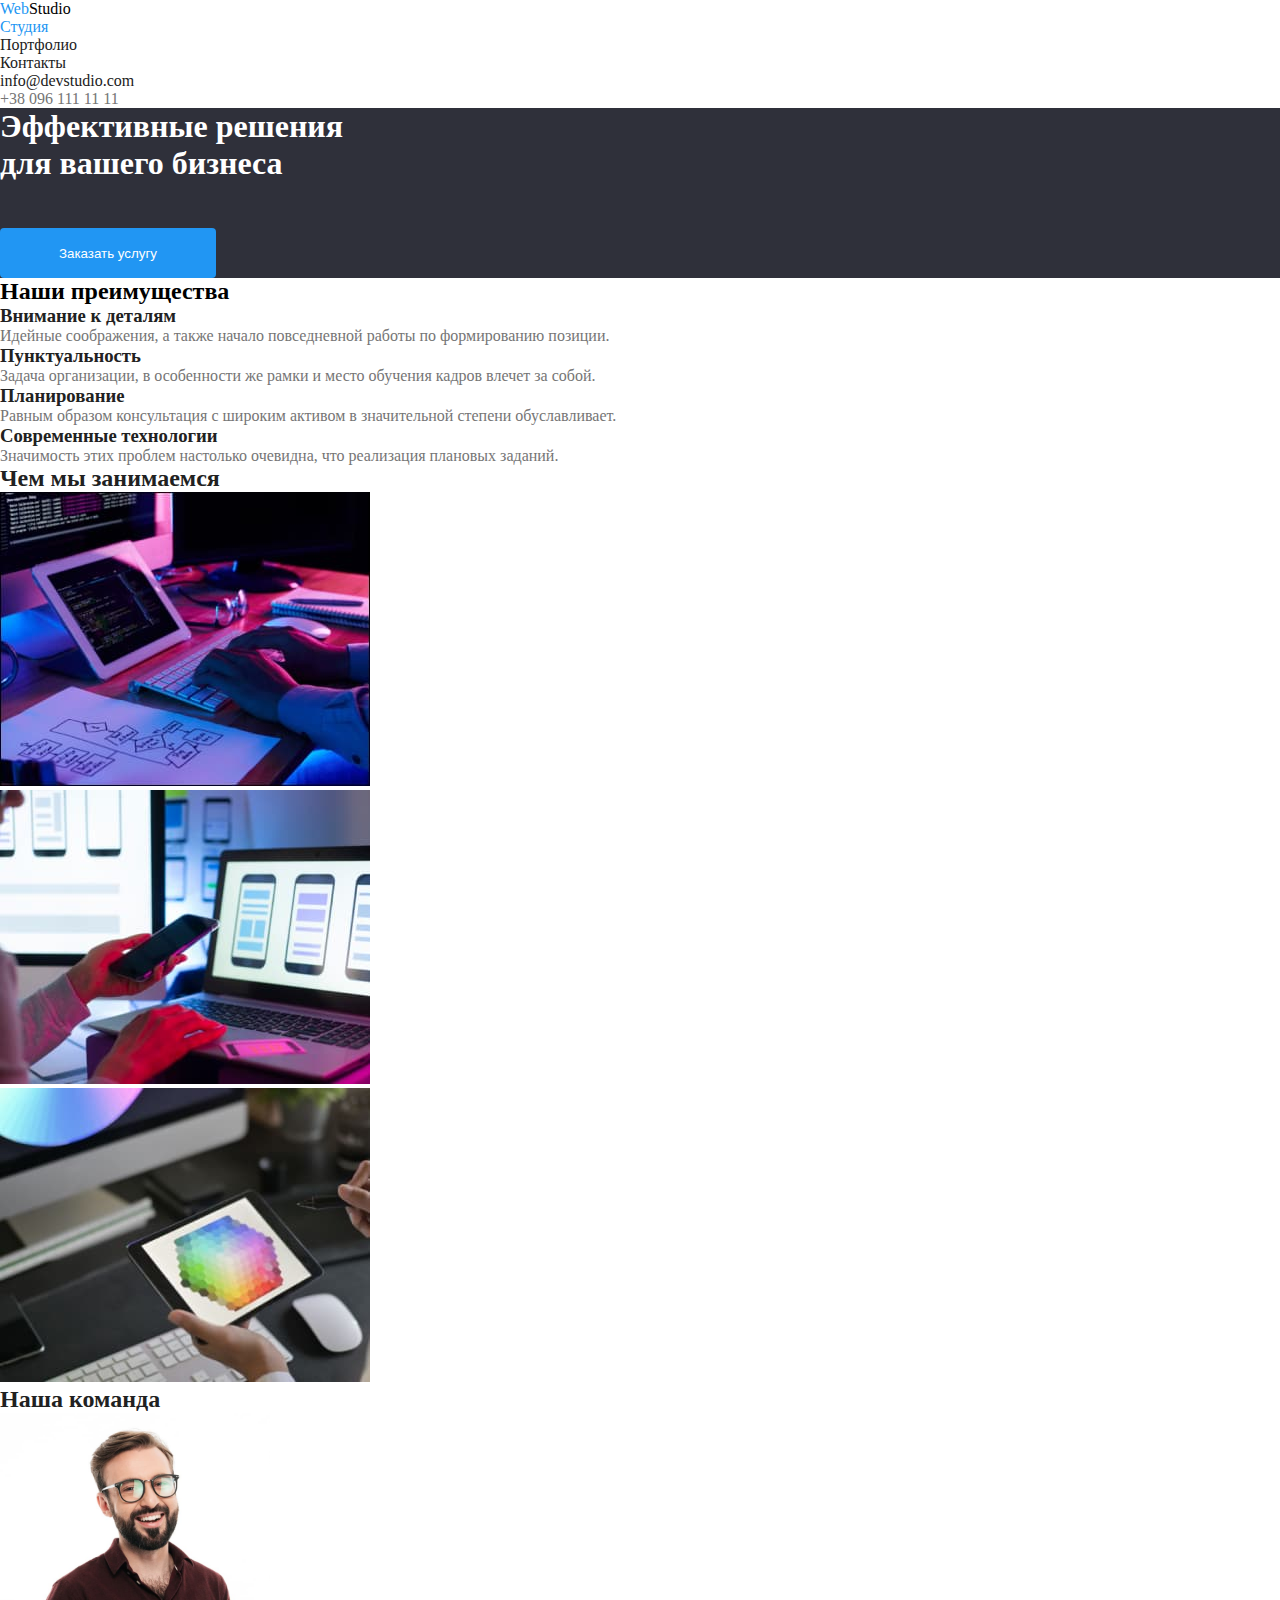
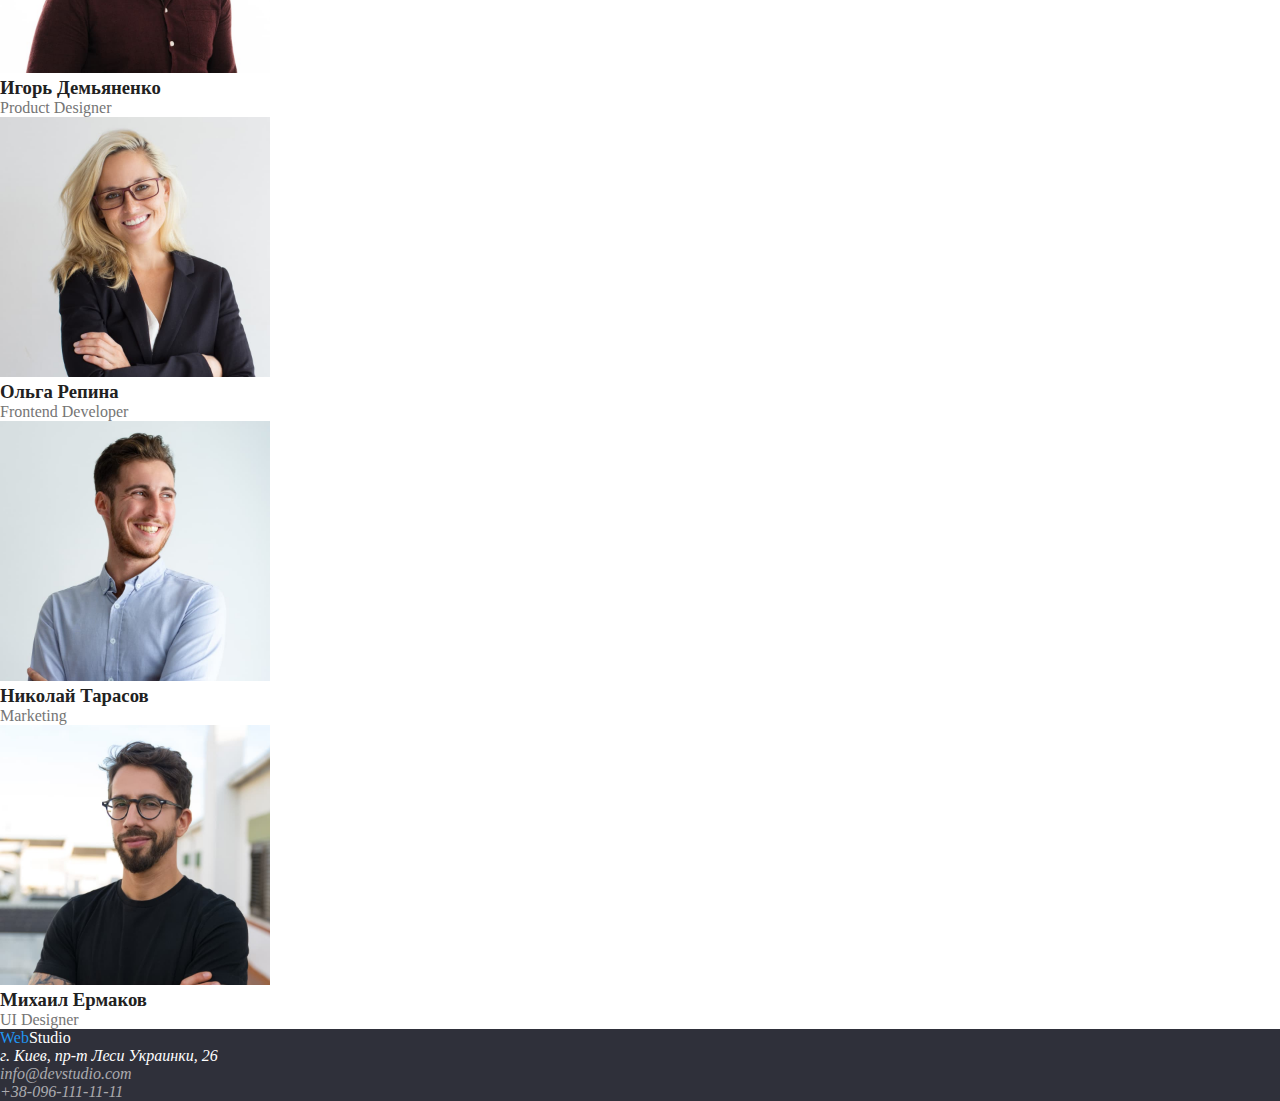
==== index.html @ 59f7acf2 "start on sec taska" ====
<!DOCTYPE html>
<html lang="ru">

<head>
    <meta charset="UTF-8">
    <meta http-equiv="X-UA-Compatible" content="IE=edge">
    <meta name="viewport" content="width=device-width, initial-scale=1.0">
    <title>Document</title>
    <link rel="stylesheet" href="./css/style.css">
</head>

<body>
    <header>
        <nav>
            <a class="main-logo" href="/">
                <span class="wed-blue">Web</span><span class="logo-black">Studio</span>
            </a>
            <ul class="head-list">
                <li><a class="link current" href="">Студия</a></li>
                <li><a class="link" href="porfolio.html">Портфолио</a></li>
                <li><a class="link" href="">Контакты</a></li>
            </ul>
        </nav>
        <ul class="head-info">
            <li><a class="mail" href="mailto:info@devstudio.com">info@devstudio.com</a></li>
            <li><a class="tel" href="tel:+380961111111">+38 096 111 11 11</a></li>
        </ul>

    </header>
    <main>
        <section class="hero">
            <h1>Эффективные решения <br> для вашего бизнеса</h1>
            <button class="button" type="button">Заказать услугу</button>
        </section>

        <section>
            <h2>Наши преимущества</h2>
            <ul>
                <li>
                    <h3 class="Benefits">Внимание к деталям</h3>
                    <p class="text">Идейные соображения, а также начало повседневной
                        работы по формированию позиции.
                    </p>
                </li>
                <li>
                    <h3 class="Benefits">Пунктуальность</h3>
                    <p class="text">
                        Задача организации, в особенности же
                        рамки и место обучения кадров влечет за собой.
                    </p>
                </li>
                <li>
                    <h3 class="Benefits">Планирование</h3>
                    <p class="text">Равным образом консультация с широким
                        активом в значительной степени обуславливает.
                    </p>
                </li>
                <li>
                    <h3 class="Benefits">Современные технологии</h3>
                    <p class="text">Значимость этих проблем настолько
                        очевидна, что реализация плановых заданий.
                    </p>
                </li>
            </ul>
        </section>

        <section class="affair">
            <h2>
                Чем мы занимаемся
            </h2>

            <ul>
                <li><img src="./img/box-1-min.jpg" alt="Примеры работ" width="370"></li>
                <li><img src="./img/box-2-min.jpg" alt="Примеры работ" width="370"></li>
                <li><img src="./img/box-3-min.jpg" alt="Примеры работ" width="370"></li>
            </ul>
        </section>

        <section class="our-team">
            <h2 class="team-head">Наша команда</h2>
            <ul>
                <li>
                    <img src="./img/first-guy.jpg" alt="Игорь Демьяненко" width="270">
                    <h3 class="names">Игорь Демьяненко</h3>
                    <p class="post">Product Designer</p>
                </li>
                <li>
                    <img src="./img/girl.jpg" alt="Ольга Репина" width="270">
                    <h3 class="names">Ольга Репина</h3>
                    <p class="post">Frontend Developer</p>
                </li>
                <li>
                    <img src="./img/second-guy.jpg" alt="Николай Тарасов" width="270">
                    <h3 class="names">Николай Тарасов</h3>
                    <p class="post">Marketing</p>
                </li>
                <li>
                    <img src="./img/third-guy.jpg" alt="Михаил Ермаков" width="270">
                    <h3 class="names">Михаил Ермаков</h3>
                    <p class="post">UI Designer</p>
                </li>
            </ul>

        </section>
    </main>
    <footer class="footer">
        <a class="main-logo" href="/">
           <span class="wed-blue">Web</span><span class="logo-white">Studio</span>
        </a>
        <address> 
        <p class="street">г. Киев, пр-т Леси Украинки, 26</p>
        <ul>
            <li><a class="foot-info" href="mailto:info@devstudio.com">info@devstudio.com</a></li>
            <li><a class="foot-info" href="tel:+380961111111">+38-096-111-11-11</a></li>
        </ul>
        </address>
    </footer>
</body>
</html>
---- css/style.css ----
* {
    padding: 0;
    margin: 0;
    border: 0;
}


:root {
    --logo-color-black: rgba(0, 0, 0, 1);
    --main-color-black: rgba(33, 33, 33, 1);
    --main-color-blue: rgba(33, 150, 243, 1);
    --main-color-white: rgba(255, 255, 255, 1);
    --main-color-text: rgba(117, 117, 117, 1);
    --hero-color: rgba(47, 48, 58, 1);
}
/* добавить шрифты */
ul{
    list-style: none;
}


.main-logo{
    text-decoration: none;
}


.wed-blue{
    color: var(--main-color-blue);
}
.logo-black{
    color: var(--logo-color-black) ;
}

.head-list a{
    text-decoration: none;
    color: var(--main-color-black);
}

.head-list .link.current{
    color: var(--main-color-blue);

}

.head-list .link:hover,
.head-list .link:focus{
    color: var(--main-color-blue);

}

.mail{
    color: var(--main-color-black);
    text-decoration: none;
}
.head-info .mail:hover {
    color: var(--main-color-blue);
}
.tel{
    color: var(--main-color-text);
    text-decoration: none;
}
.hero{
    background-color:var(--hero-color) ;
}
.hero h1{
    color: var(--main-color-white);
    width: 696px;
    height: 120px;

}
.button{
   color: var(--main-color-white);
   background-color : var(--main-color-blue);
   border-radius: 4px ;
   height: 50px;
   width: 216px;
}
.Benefits{
    color: var(--main-color-black);
}
.text{
    color: var(--main-color-text);
}
.affair h2{
    color: var(--main-color-black);
}
.team-head{
    color: var(--main-color-black);
}
.our-team .names{
    color: var(--main-color-black);
}
.our-team .post{
    color: var(--main-color-text);
}

.button-port button{
    color: var(--main-color-white);
    background-color: var(--main-color-blue);
    border-radius: 4px;
    height: 38px;
}
.first{
    width: 73px;  
}
.second{
width: 125px;
}
.thirt{
width: 112px;
}
.fourth{
width: 103px;
}
.fifth{
width: 130px;
}
.button-port p{
    color: var(--main-color-black);
    height: 26;
}
.txt-first{
text-align: center;
}
.txt-sec{

}
.txt-thirh{

}
.txt-fourth{

}
.txt-fifth{

}






.footer{
    background-color: var(--hero-color);
}
.logo-white{
    color: var(--main-color-white);
}
.footer-link{
    text-decoration: none;
}
.street{
    color: var(--main-color-white);
}
.foot-info{
    text-decoration: none;
    color: rgba(255, 255, 255, 0.6);;
}
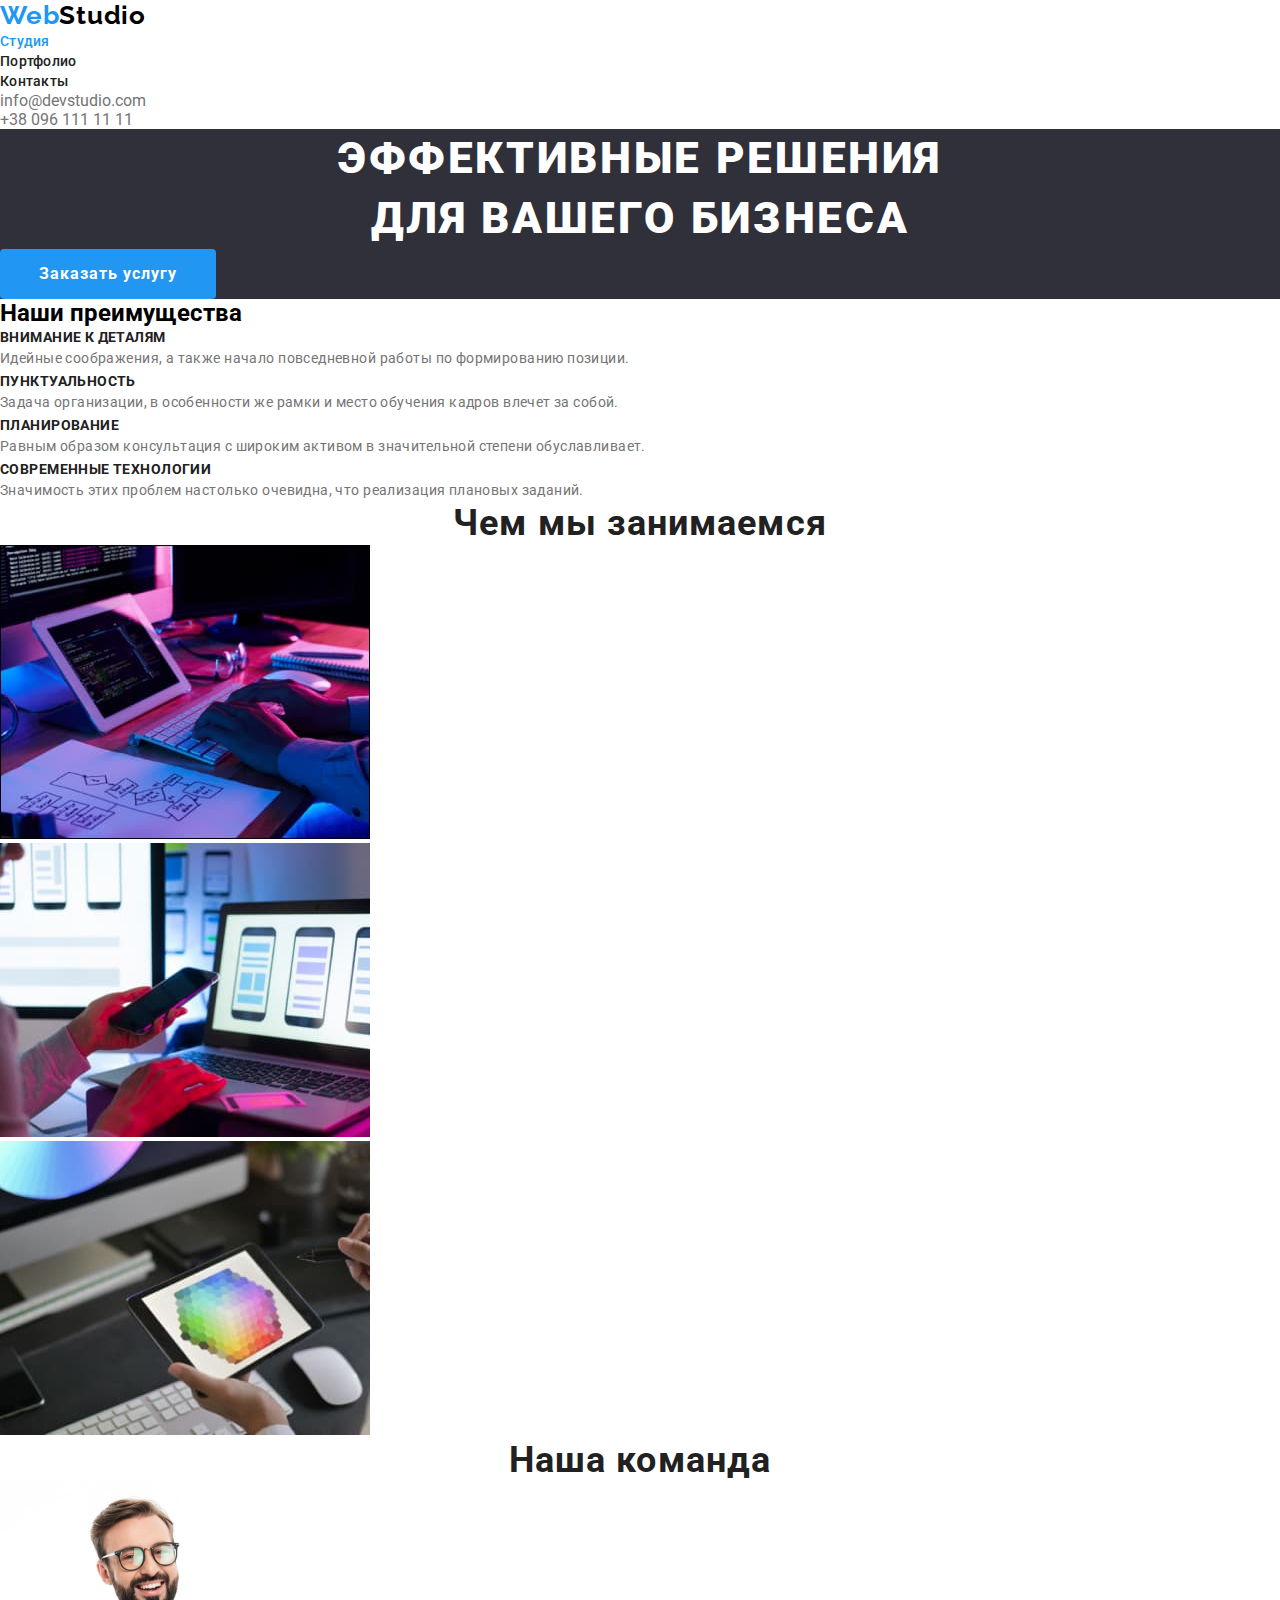
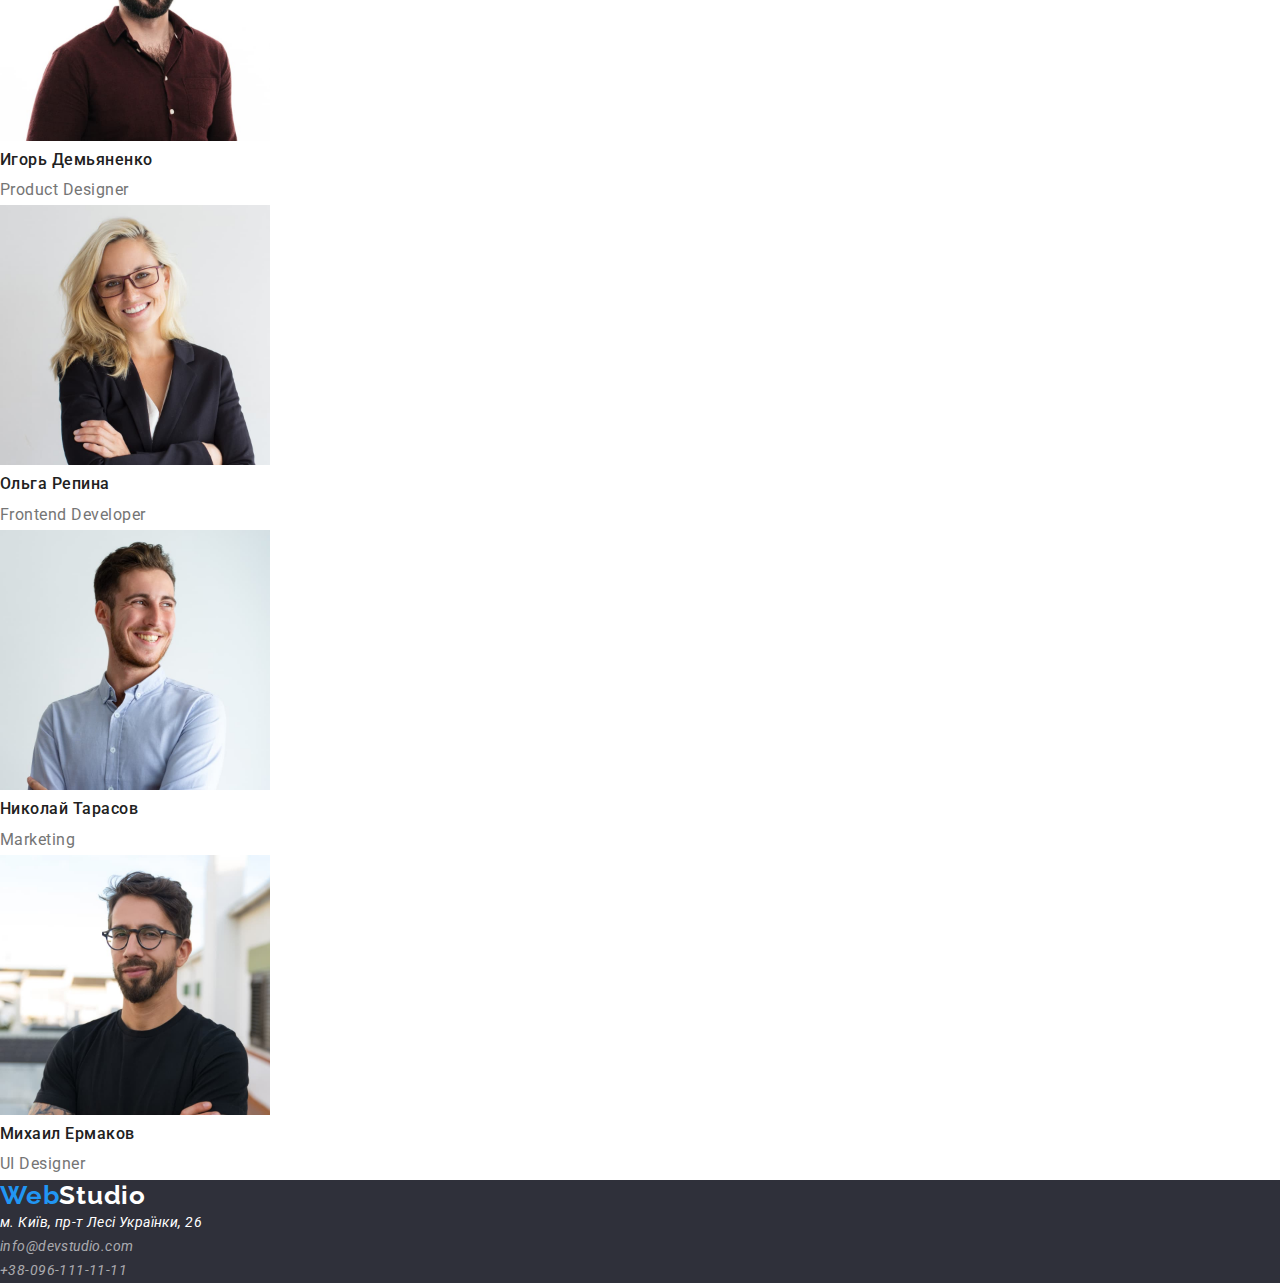
==== commit 096ddfe0: "completed sec taska" ====
--- a/index.html
+++ b/index.html
@@ -5,8 +5,12 @@
     <meta charset="UTF-8">
     <meta http-equiv="X-UA-Compatible" content="IE=edge">
     <meta name="viewport" content="width=device-width, initial-scale=1.0">
-    <title>Document</title>
+        <link rel="preconnect" href="https://fonts.googleapis.com">
+        <link rel="preconnect" href="https://fonts.gstatic.com" crossorigin>
+<link href="https://fonts.googleapis.com/css2?family=Raleway:wght@700&family=Roboto:wght@400;500;700;900&display=swap"
+            rel="stylesheet">
     <link rel="stylesheet" href="./css/style.css">
+    <title>Студия</title>
 </head>
 
 <body>
@@ -22,8 +26,8 @@
             </ul>
         </nav>
         <ul class="head-info">
-            <li><a class="mail" href="mailto:info@devstudio.com">info@devstudio.com</a></li>
-            <li><a class="tel" href="tel:+380961111111">+38 096 111 11 11</a></li>
+            <li><a class="info mail" href="mailto:info@devstudio.com">info@devstudio.com</a></li>
+            <li><a class="info" href="tel:+380961111111">+38 096 111 11 11</a></li>
         </ul>
 
     </header>
@@ -33,7 +37,7 @@
             <button class="button" type="button">Заказать услугу</button>
         </section>
 
-        <section>
+        <section >
             <h2>Наши преимущества</h2>
             <ul>
                 <li>
@@ -65,7 +69,7 @@
         </section>
 
         <section class="affair">
-            <h2>
+            <h2 class="team-head">
                 Чем мы занимаемся
             </h2>
 
@@ -108,7 +112,7 @@
            <span class="wed-blue">Web</span><span class="logo-white">Studio</span>
         </a>
         <address> 
-        <p class="street">г. Киев, пр-т Леси Украинки, 26</p>
+        <p class="street">м. Київ, пр-т Лесі Українки, 26</p>
         <ul>
             <li><a class="foot-info" href="mailto:info@devstudio.com">info@devstudio.com</a></li>
             <li><a class="foot-info" href="tel:+380961111111">+38-096-111-11-11</a></li>
--- a/css/style.css
+++ b/css/style.css
@@ -3,8 +3,6 @@
     margin: 0;
     border: 0;
 }
-
-
 :root {
     --logo-color-black: rgba(0, 0, 0, 1);
     --main-color-black: rgba(33, 33, 33, 1);
@@ -12,49 +10,50 @@
     --main-color-white: rgba(255, 255, 255, 1);
     --main-color-text: rgba(117, 117, 117, 1);
     --hero-color: rgba(47, 48, 58, 1);
-}
-/* добавить шрифты */
+    --button-color-port: rgba(245, 244, 250, 1);
+}
+body{
+    font-family: 'Roboto', sans-serif;
+}
 ul{
     list-style: none;
 }
-
-
+button{
+    font-family: inherit;
+}
 .main-logo{
     text-decoration: none;
-}
-
-
+    font-family: 'Raleway';
+    font-weight: 700;
+    font-size: 26px;
+    line-height: 1.19;
+    letter-spacing: 0.03em;
+}
 .wed-blue{
     color: var(--main-color-blue);
 }
 .logo-black{
     color: var(--logo-color-black) ;
 }
-
-.head-list a{
-    text-decoration: none;
-    color: var(--main-color-black);
-}
-
+.head-list .link{
+    text-decoration: none;
+    color: var(--main-color-black);
+    font-weight: 500;
+    font-size: 14px;
+    line-height: 1.43;
+    letter-spacing: 0.02em;
+}
 .head-list .link.current{
     color: var(--main-color-blue);
-
-}
-
+}
 .head-list .link:hover,
 .head-list .link:focus{
     color: var(--main-color-blue);
-
-}
-
-.mail{
-    color: var(--main-color-black);
-    text-decoration: none;
 }
 .head-info .mail:hover {
     color: var(--main-color-blue);
 }
-.tel{
+.info{
     color: var(--main-color-text);
     text-decoration: none;
 }
@@ -63,9 +62,13 @@
 }
 .hero h1{
     color: var(--main-color-white);
-    width: 696px;
-    height: 120px;
-
+    font-weight: 900;
+    font-size: 44px;
+    line-height: 1.36;
+    /* or 136% */
+    text-align: center;
+    letter-spacing: 0.06em;
+    text-transform: uppercase;
 }
 .button{
    color: var(--main-color-white);
@@ -73,72 +76,106 @@
    border-radius: 4px ;
    height: 50px;
    width: 216px;
+   font-weight: 700;
+    font-size: 16px;
+    line-height: 1.88;
+/* identical to box height, or 188% */
+    text-align: center;
+    letter-spacing: 0.06em;
+}
+.button:focus{
+    color: var(--main-color-white);
+   background-color : var(--main-color-blue);
 }
 .Benefits{
     color: var(--main-color-black);
+    font-weight: 700;
+    font-size: 14px;
+    line-height: 1.43;
+    letter-spacing: 0.03em;
+    text-transform: uppercase;
 }
 .text{
     color: var(--main-color-text);
-}
-.affair h2{
-    color: var(--main-color-black);
+    font-weight: 400;
+    font-size: 14px;
+    line-height: 1.71;
+    letter-spacing: 0.03em;
 }
 .team-head{
     color: var(--main-color-black);
+    font-weight: 700;
+    font-size: 36px;
+    line-height: 1.17;
+    text-align: center;
+    letter-spacing: 0.03em;
 }
 .our-team .names{
     color: var(--main-color-black);
+    font-weight: 500;
+    font-size: 16px;
+    line-height: 1.9;
+    /* identical to box height */
+    letter-spacing: 0.03em
 }
 .our-team .post{
     color: var(--main-color-text);
-}
-
+    font-weight: 400;
+    font-size: 16px;
+    line-height: 1.9;
+    /* identical to box height */
+    letter-spacing: 0.03em;
+}
 .button-port button{
-    color: var(--main-color-white);
-    background-color: var(--main-color-blue);
+    background-color: var(--button-color-port);
     border-radius: 4px;
     height: 38px;
+    font-weight: 500;
+    font-size: 16px;
+    line-height: 1.62;
+    text-align: center;
+    letter-spacing: 0.03em;
+}
+.button-port button:hover {
+    background-color: var(--main-color-blue);
+    color: var(--main-color-white);
 }
 .first{
     width: 73px;  
 }
-.second{
-width: 125px;
-}
-.thirt{
-width: 112px;
+.sec{
+    width: 125px;
+}
+.thirh{
+        width: 112px;
 }
 .fourth{
-width: 103px;
+    width: 103px;
 }
 .fifth{
-width: 130px;
-}
-.button-port p{
-    color: var(--main-color-black);
-    height: 26;
-}
-.txt-first{
-text-align: center;
-}
-.txt-sec{
-
-}
-.txt-thirh{
-
-}
-.txt-fourth{
-
-}
-.txt-fifth{
-
-}
-
-
-
-
-
-
+    width: 130px;
+}
+.txt{
+    font-size: 16px;
+    line-height: 26px;
+}
+.pick a{
+    text-decoration: none;
+}
+.pick .photo-name{
+    color: var(--main-color-black);
+    font-weight: 700;
+    font-size: 18px;
+    line-height: 2;
+    letter-spacing: 0.06em;
+}
+.pick .text-name{
+    color: var(--main-color-text);
+    font-weight: 400;
+    font-size: 16px;
+    line-height: 1.9;
+    letter-spacing: 0.03em;
+}
 .footer{
     background-color: var(--hero-color);
 }
@@ -150,8 +187,16 @@
 }
 .street{
     color: var(--main-color-white);
+    font-weight: 400;
+    font-size: 14px;
+    line-height: 1.71;
+    letter-spacing: 0.03em;
 }
 .foot-info{
     text-decoration: none;
-    color: rgba(255, 255, 255, 0.6);;
+    color: rgba(255, 255, 255, 0.6);
+    font-weight: 400;
+    font-size: 14px;
+    line-height: 1.71;
+    letter-spacing: 0.03em;
 }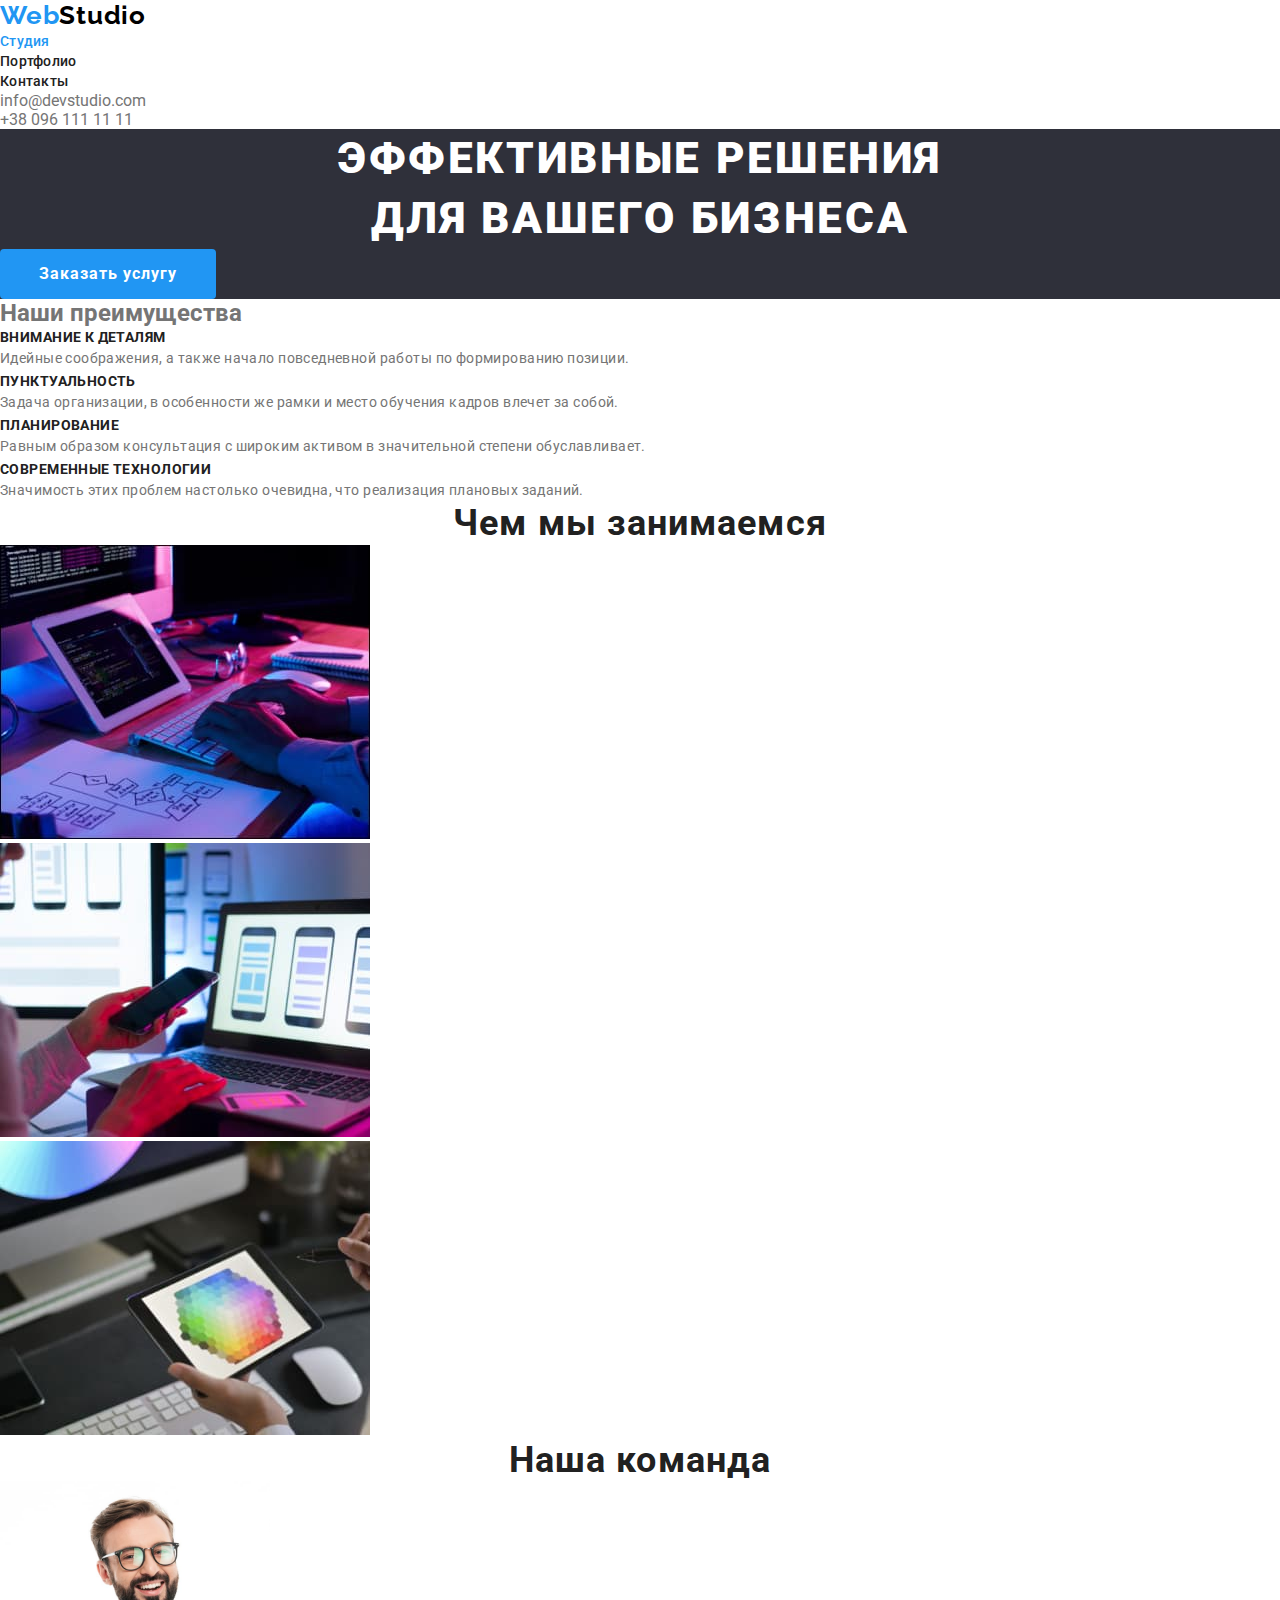
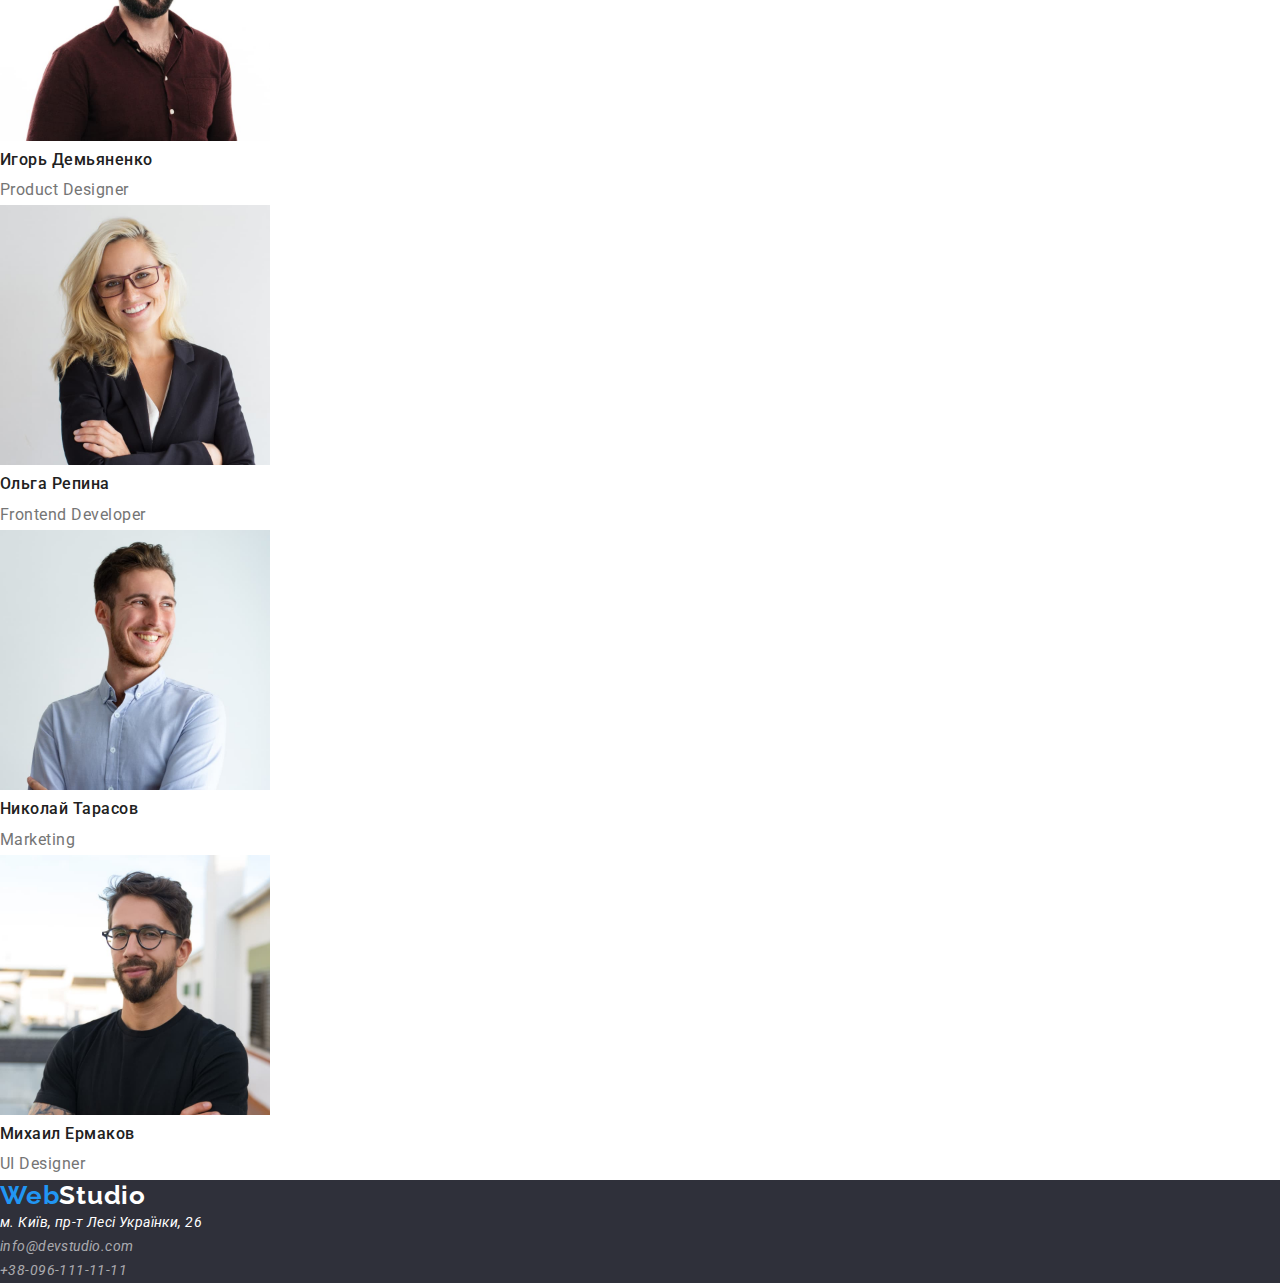
==== commit 45290d23: "completed second taska" ====
--- a/index.html
+++ b/index.html
@@ -21,13 +21,13 @@
             </a>
             <ul class="head-list">
                 <li><a class="link current" href="">Студия</a></li>
-                <li><a class="link" href="porfolio.html">Портфолио</a></li>
+                <li><a class="link" href="portfolio.html">Портфолио</a></li>
                 <li><a class="link" href="">Контакты</a></li>
             </ul>
         </nav>
         <ul class="head-info">
             <li><a class="info mail" href="mailto:info@devstudio.com">info@devstudio.com</a></li>
-            <li><a class="info" href="tel:+380961111111">+38 096 111 11 11</a></li>
+            <li><a class="info tel" href="tel:+380961111111">+38 096 111 11 11</a></li>
         </ul>
 
     </header>
--- a/css/style.css
+++ b/css/style.css
@@ -2,6 +2,10 @@
     padding: 0;
     margin: 0;
     border: 0;
+}
+body{
+    color: var(--main-color-text);
+    font-family: 'Roboto', sans-serif;  
 }
 :root {
     --logo-color-black: rgba(0, 0, 0, 1);
@@ -12,15 +16,7 @@
     --hero-color: rgba(47, 48, 58, 1);
     --button-color-port: rgba(245, 244, 250, 1);
 }
-body{
-    font-family: 'Roboto', sans-serif;
-}
-ul{
-    list-style: none;
-}
-button{
-    font-family: inherit;
-}
+
 .main-logo{
     text-decoration: none;
     font-family: 'Raleway';
@@ -50,10 +46,14 @@
 .head-list .link:focus{
     color: var(--main-color-blue);
 }
-.head-info .mail:hover {
+.head-info .mail:hover, 
+.head-info .mail:focus,
+.head-info .tel:hover, 
+.head-info .tel:focus{
     color: var(--main-color-blue);
 }
 .info{
+    /* изза сслыки не наследует цвет из "body" */
     color: var(--main-color-text);
     text-decoration: none;
 }
@@ -76,6 +76,7 @@
    border-radius: 4px ;
    height: 50px;
    width: 216px;
+   font-family: inherit;
    font-weight: 700;
     font-size: 16px;
     line-height: 1.88;
@@ -85,7 +86,10 @@
 }
 .button:focus{
     color: var(--main-color-white);
-   background-color : var(--main-color-blue);
+    background-color : var(--main-color-text);
+}
+.button:hover{
+   cursor: pointer;
 }
 .Benefits{
     color: var(--main-color-black);
@@ -96,7 +100,6 @@
     text-transform: uppercase;
 }
 .text{
-    color: var(--main-color-text);
     font-weight: 400;
     font-size: 14px;
     line-height: 1.71;
@@ -119,26 +122,29 @@
     letter-spacing: 0.03em
 }
 .our-team .post{
-    color: var(--main-color-text);
     font-weight: 400;
     font-size: 16px;
     line-height: 1.9;
     /* identical to box height */
     letter-spacing: 0.03em;
 }
+
 .button-port button{
     background-color: var(--button-color-port);
     border-radius: 4px;
     height: 38px;
+    font-family: inherit;
     font-weight: 500;
     font-size: 16px;
     line-height: 1.62;
     text-align: center;
     letter-spacing: 0.03em;
 }
-.button-port button:hover {
+.button-port button:hover,
+.button-port button:focus {
     background-color: var(--main-color-blue);
     color: var(--main-color-white);
+    cursor: pointer;
 }
 .first{
     width: 73px;  
@@ -154,10 +160,6 @@
 }
 .fifth{
     width: 130px;
-}
-.txt{
-    font-size: 16px;
-    line-height: 26px;
 }
 .pick a{
     text-decoration: none;
@@ -170,6 +172,8 @@
     letter-spacing: 0.06em;
 }
 .pick .text-name{
+    /* оставил  "color:" потомучто изза ссылки оно не наследует цвет, 
+    если вынетси тег "р" за граници тега "а" всё работает*/
     color: var(--main-color-text);
     font-weight: 400;
     font-size: 16px;
@@ -199,4 +203,8 @@
     font-size: 14px;
     line-height: 1.71;
     letter-spacing: 0.03em;
+}
+.foot-info:focus,
+.foot-info:hover{
+    color: var(--main-color-blue);
 }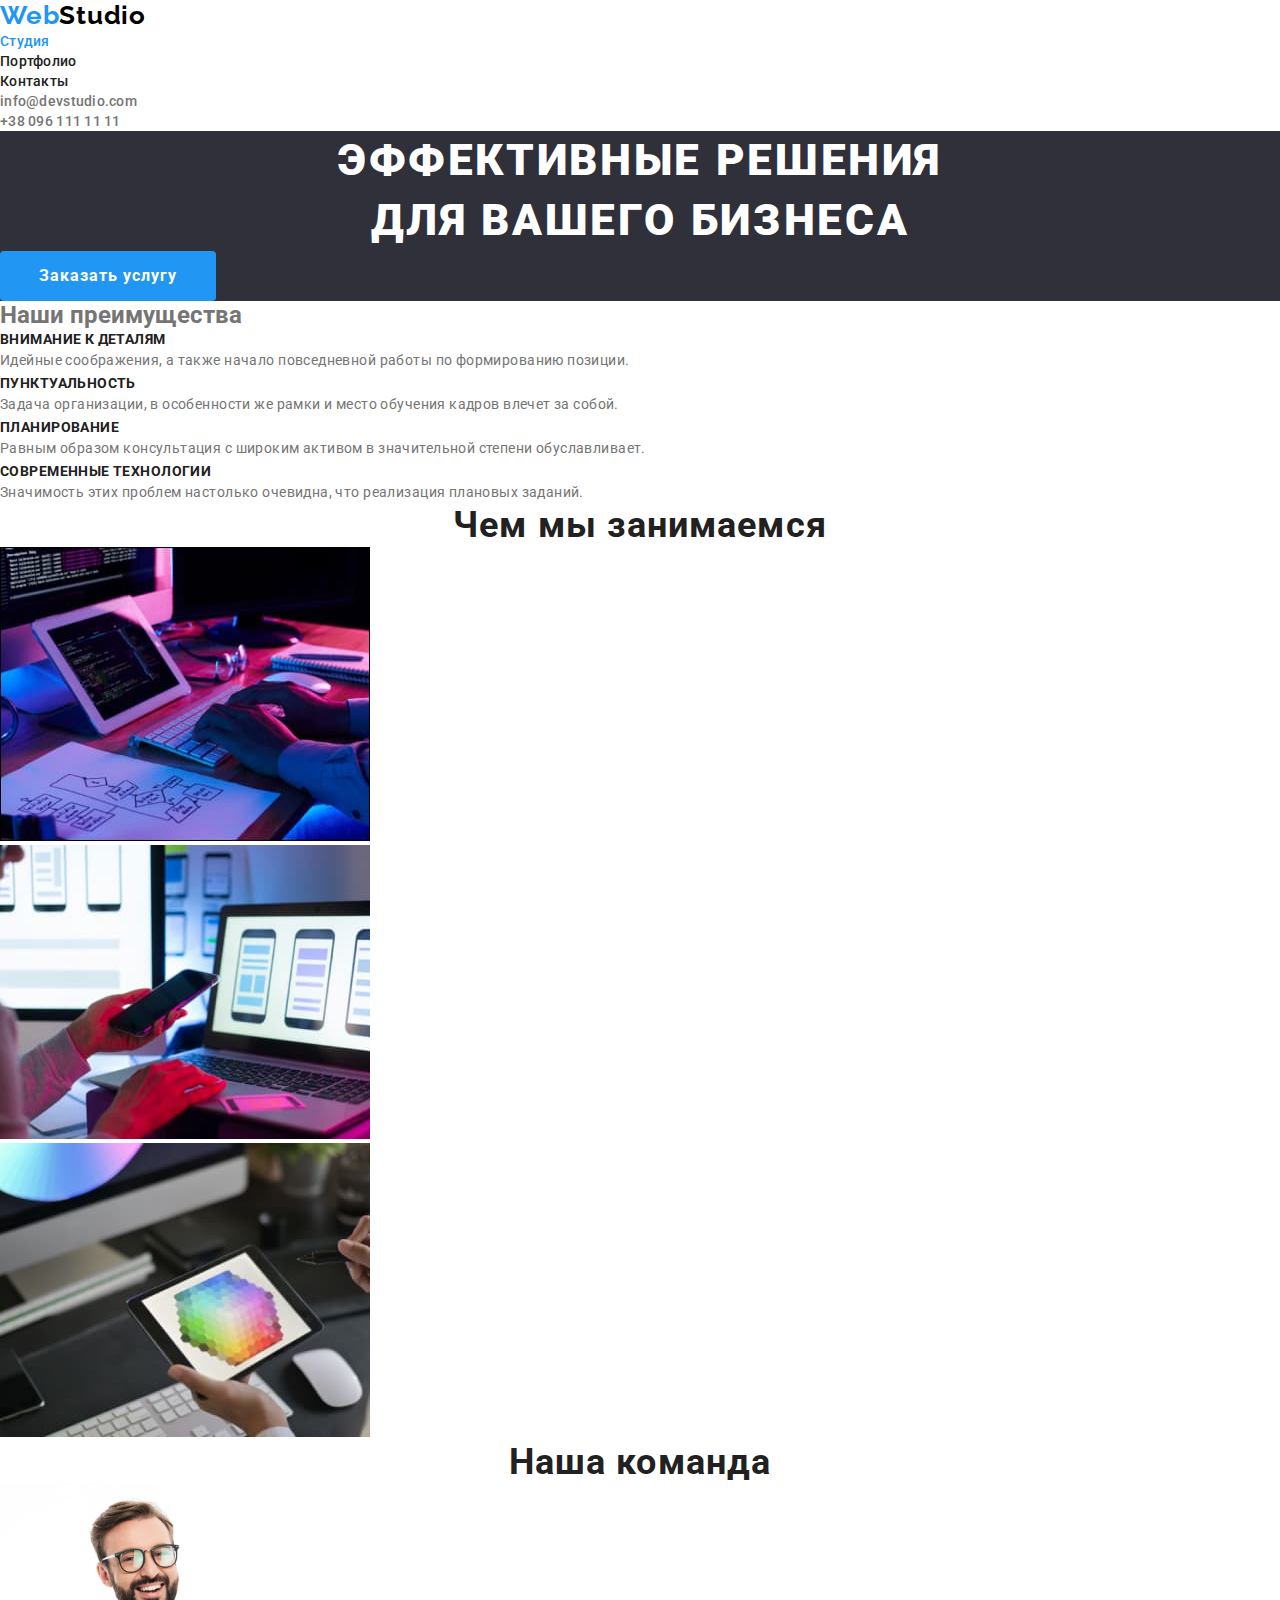
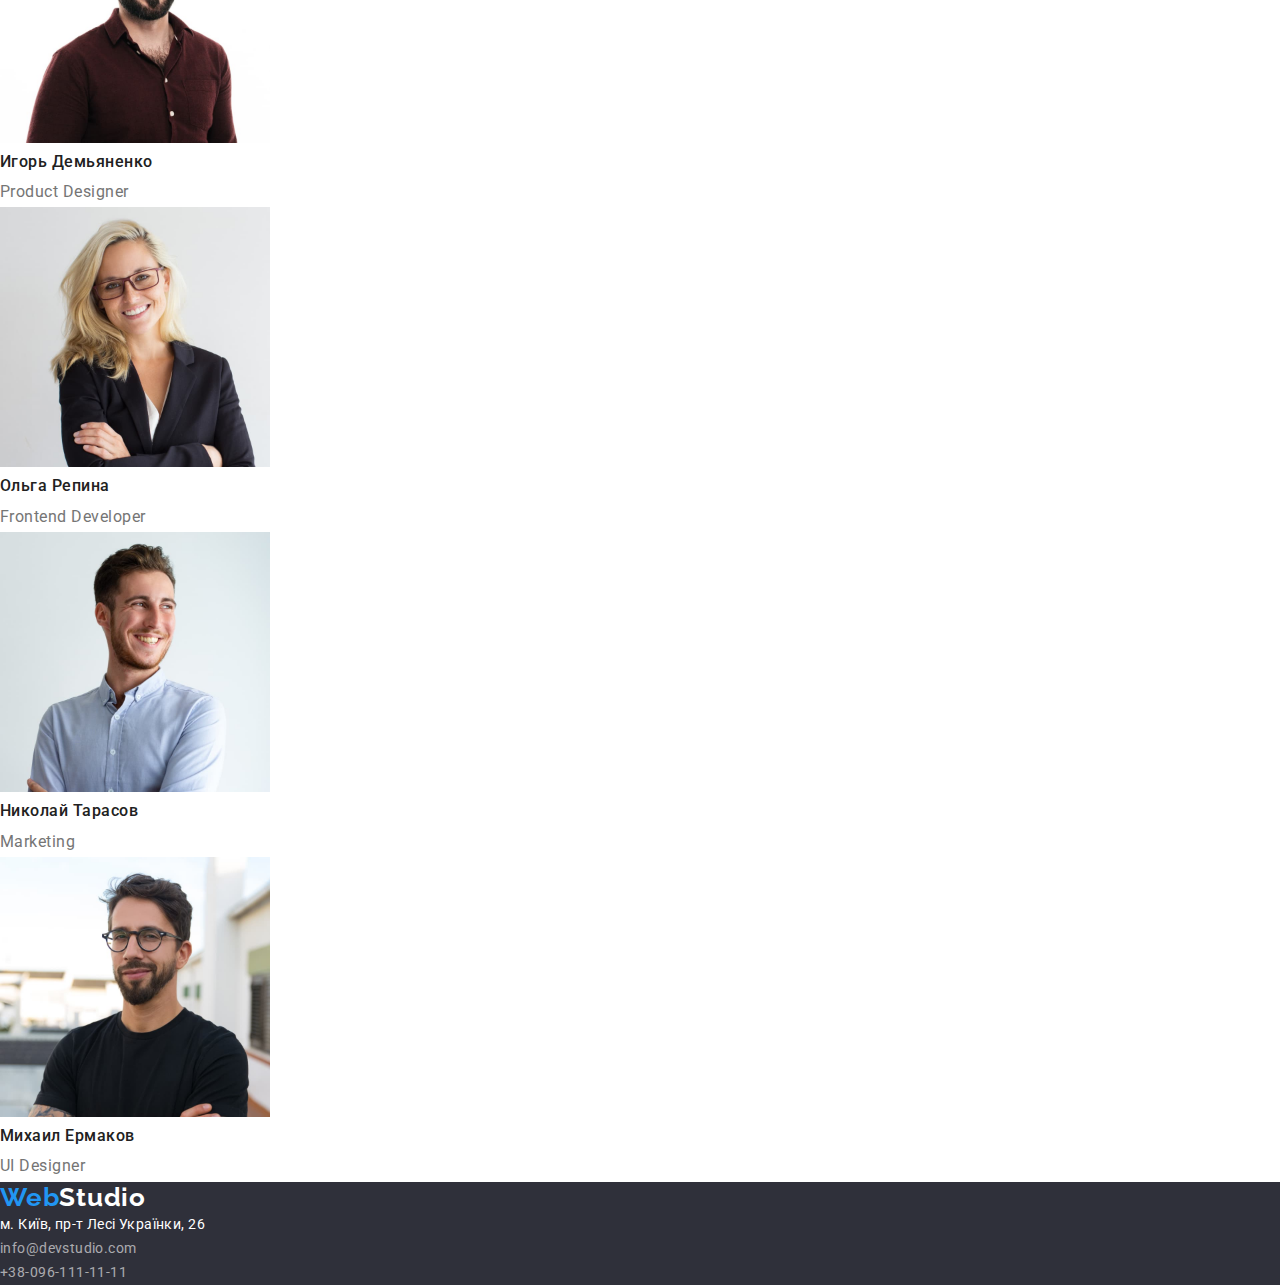
==== commit 088146cc: "corrected mistakes" ====
--- a/index.html
+++ b/index.html
@@ -111,7 +111,7 @@
         <a class="main-logo" href="/">
            <span class="wed-blue">Web</span><span class="logo-white">Studio</span>
         </a>
-        <address> 
+        <address class="foot"> 
         <p class="street">м. Київ, пр-т Лесі Українки, 26</p>
         <ul>
             <li><a class="foot-info" href="mailto:info@devstudio.com">info@devstudio.com</a></li>
--- a/css/style.css
+++ b/css/style.css
@@ -46,6 +46,15 @@
 .head-list .link:focus{
     color: var(--main-color-blue);
 }
+.head-info .mail,.head-info .tel{
+font-family: 'Roboto';
+font-weight: 500;
+font-size: 14px;
+line-height: 1.43;
+letter-spacing: 0.02em;
+}
+
+
 .head-info .mail:hover, 
 .head-info .mail:focus,
 .head-info .tel:hover, 
@@ -100,7 +109,6 @@
     text-transform: uppercase;
 }
 .text{
-    font-weight: 400;
     font-size: 14px;
     line-height: 1.71;
     letter-spacing: 0.03em;
@@ -122,7 +130,6 @@
     letter-spacing: 0.03em
 }
 .our-team .post{
-    font-weight: 400;
     font-size: 16px;
     line-height: 1.9;
     /* identical to box height */
@@ -175,7 +182,7 @@
     /* оставил  "color:" потомучто изза ссылки оно не наследует цвет, 
     если вынетси тег "р" за граници тега "а" всё работает*/
     color: var(--main-color-text);
-    font-weight: 400;
+    
     font-size: 16px;
     line-height: 1.9;
     letter-spacing: 0.03em;
@@ -189,9 +196,11 @@
 .footer-link{
     text-decoration: none;
 }
+.foot{
+    font-style: normal
+}
 .street{
     color: var(--main-color-white);
-    font-weight: 400;
     font-size: 14px;
     line-height: 1.71;
     letter-spacing: 0.03em;
@@ -199,7 +208,6 @@
 .foot-info{
     text-decoration: none;
     color: rgba(255, 255, 255, 0.6);
-    font-weight: 400;
     font-size: 14px;
     line-height: 1.71;
     letter-spacing: 0.03em;
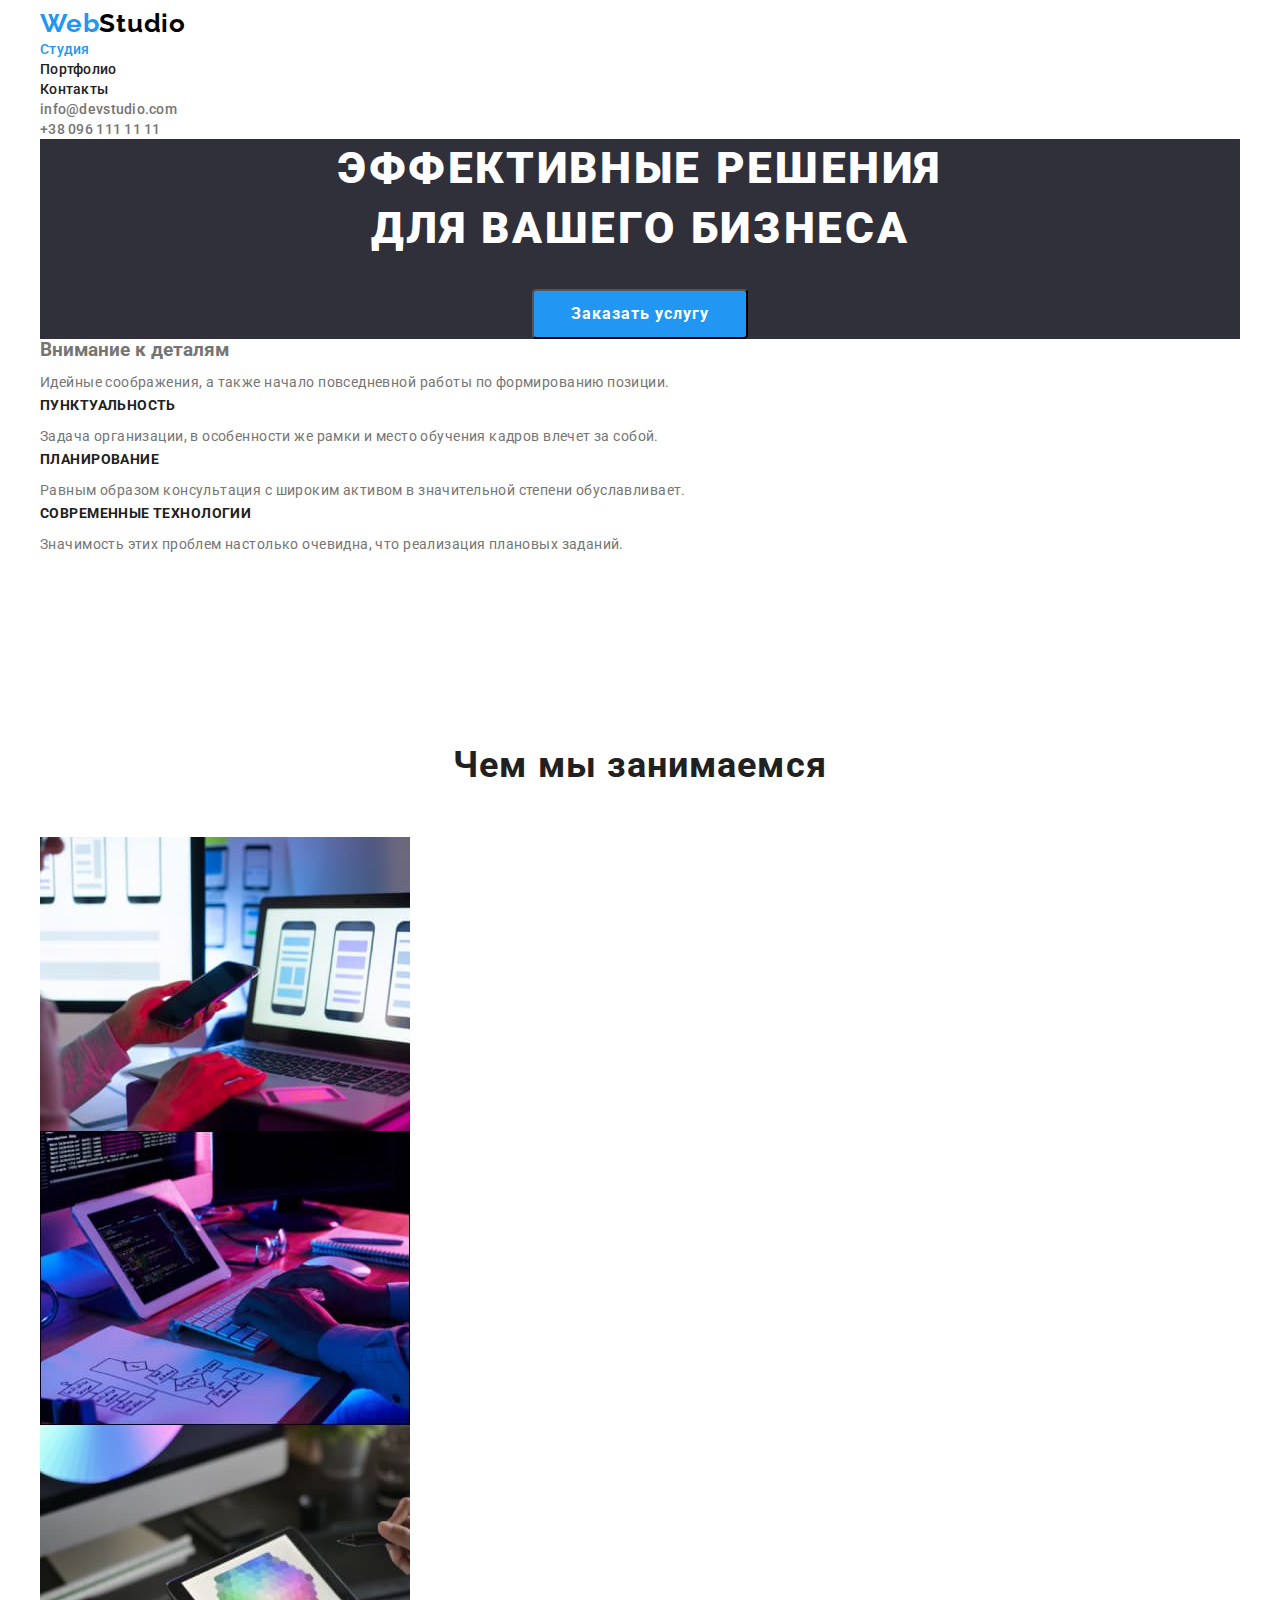
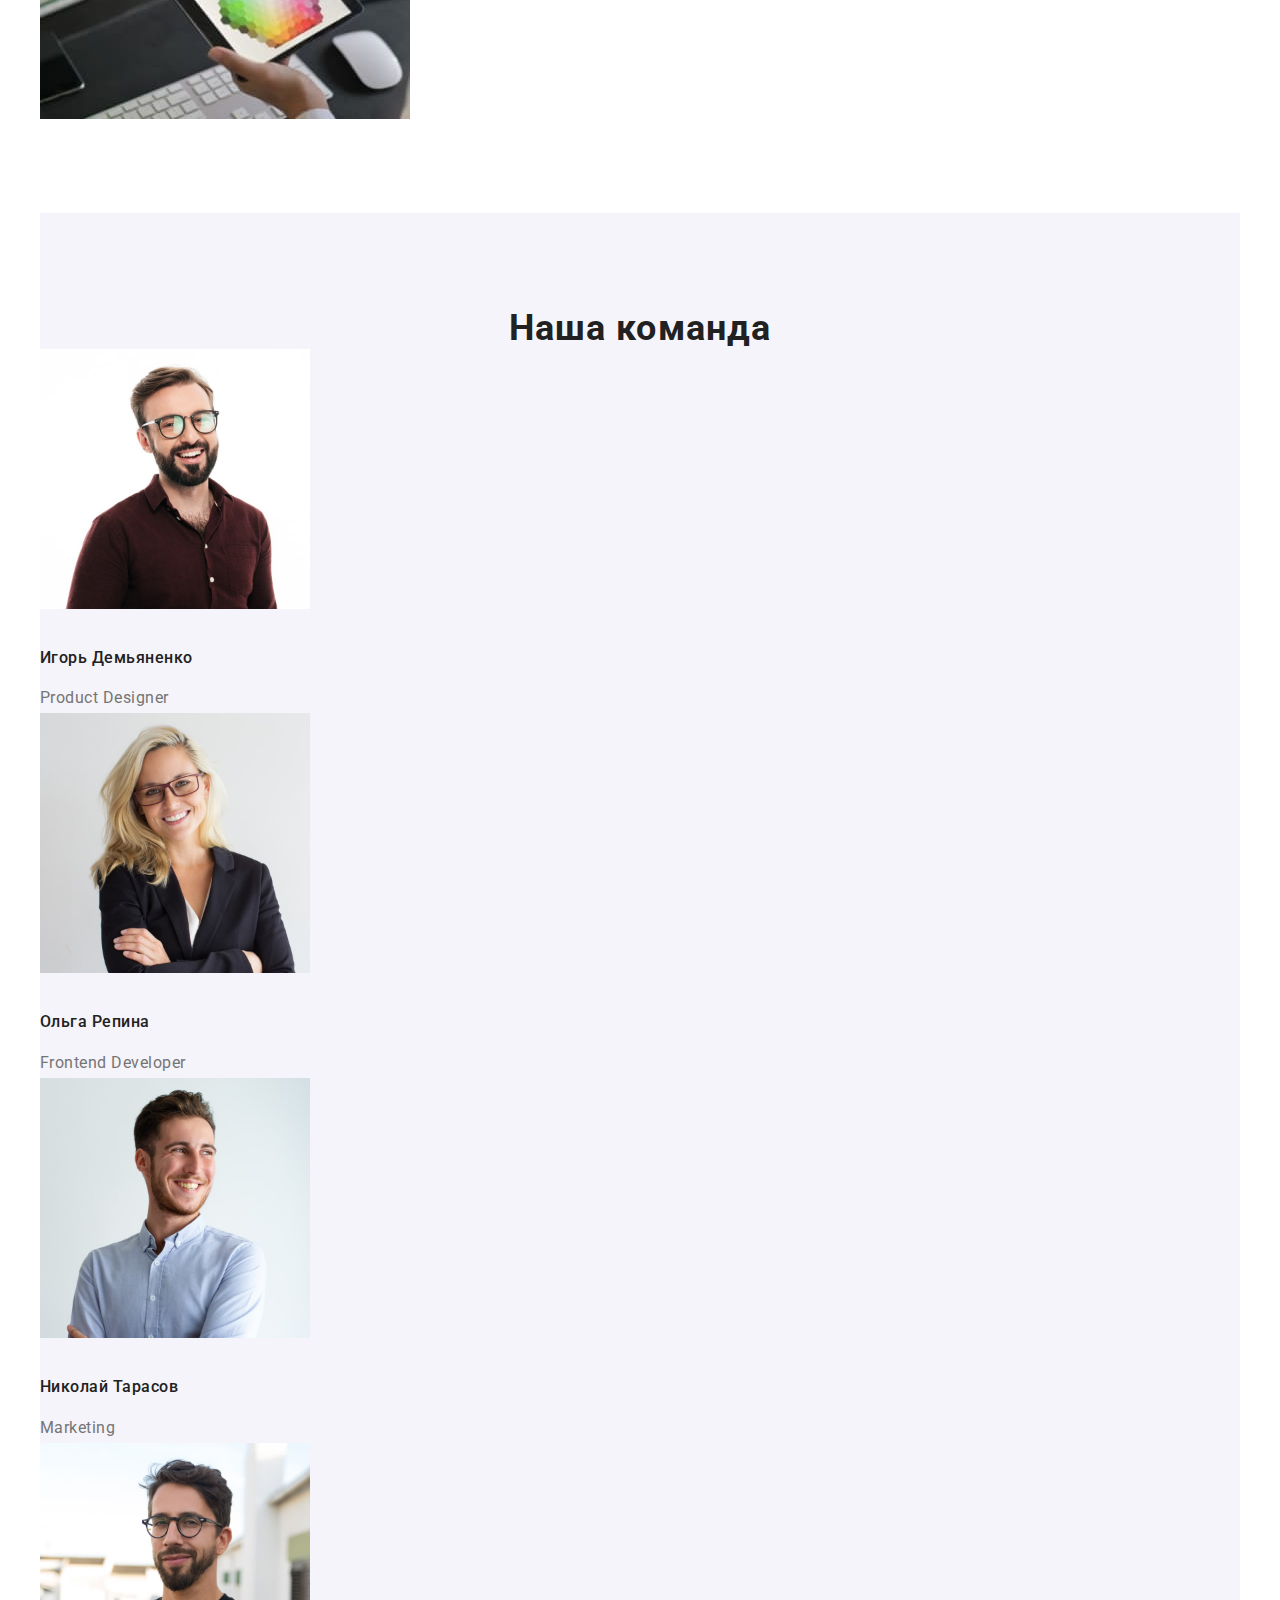
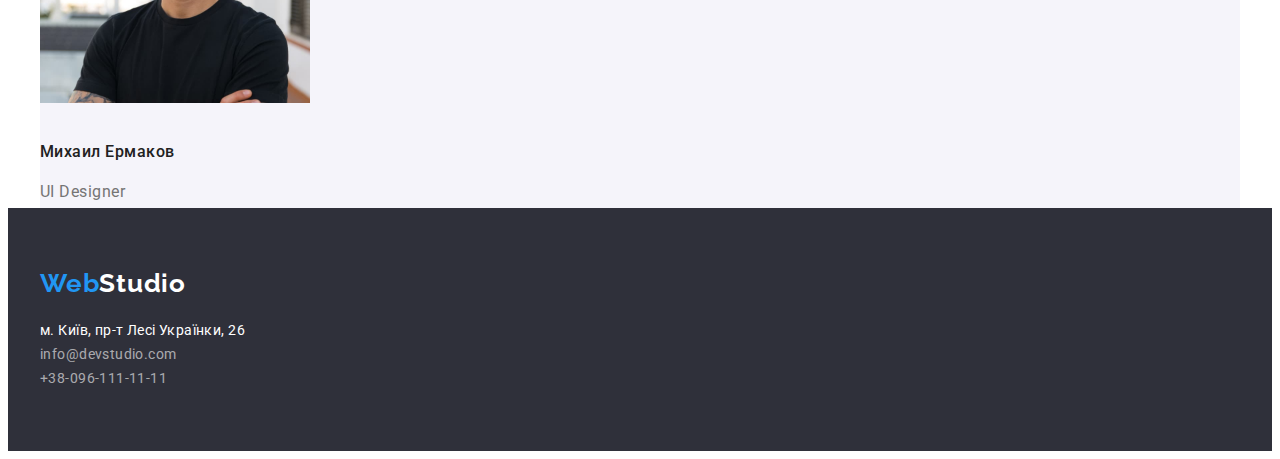
==== commit d978bb0f: "aga" ====
--- a/index.html
+++ b/index.html
@@ -7,17 +7,21 @@
     <meta name="viewport" content="width=device-width, initial-scale=1.0">
         <link rel="preconnect" href="https://fonts.googleapis.com">
         <link rel="preconnect" href="https://fonts.gstatic.com" crossorigin>
-<link href="https://fonts.googleapis.com/css2?family=Raleway:wght@700&family=Roboto:wght@400;500;700;900&display=swap"
-            rel="stylesheet">
-    <link rel="stylesheet" href="./css/style.css">
+        <link href="https://fonts.googleapis.com/css2?family=Raleway:wght@700&family=Roboto:wght@400;500;700;900&display=swap"rel="stylesheet">
+<link rel="stylesheet" href="https://cdnjs.cloudflare.com/ajax/libs/modern-normalize/1.1.0/modern-normalize.min.css"
+    integrity="sha512-wpPYUAdjBVSE4KJnH1VR1HeZfpl1ub8YT/NKx4PuQ5NmX2tKuGu6U/JRp5y+Y8XG2tV+wKQpNHVUX03MfMFn9Q=="
+    crossorigin="anonymous" referrerpolicy="no-referrer" />
+        <link rel="stylesheet" href="./css/style.css">
     <title>Студия</title>
 </head>
 
 <body>
     <header>
-        <nav>
+        <div class="container">
+        <div class="box-nav">
+            <nav>
             <a class="main-logo" href="/">
-                <span class="wed-blue">Web</span><span class="logo-black">Studio</span>
+                <span class="web-blue">Web</span><span class="logo-black">Studio</span>
             </a>
             <ul class="head-list">
                 <li><a class="link current" href="">Студия</a></li>
@@ -25,63 +29,72 @@
                 <li><a class="link" href="">Контакты</a></li>
             </ul>
         </nav>
+        </div>
+      <div class="addres-nav">  
         <ul class="head-info">
             <li><a class="info mail" href="mailto:info@devstudio.com">info@devstudio.com</a></li>
             <li><a class="info tel" href="tel:+380961111111">+38 096 111 11 11</a></li>
         </ul>
-
+        </div>
+</div>
     </header>
     <main>
+        <div class="container">
         <section class="hero">
             <h1>Эффективные решения <br> для вашего бизнеса</h1>
             <button class="button" type="button">Заказать услугу</button>
         </section>
-
+</div>
+<div class="container">
         <section >
-            <h2>Наши преимущества</h2>
+            <h2 class="hide">Наши преимущества</h2>
             <ul>
                 <li>
-                    <h3 class="Benefits">Внимание к деталям</h3>
+                    <h3 class=bBenefits">Внимание к деталям</h3>
                     <p class="text">Идейные соображения, а также начало повседневной
                         работы по формированию позиции.
                     </p>
                 </li>
                 <li>
-                    <h3 class="Benefits">Пунктуальность</h3>
+                    <h3 class="benefits">Пунктуальность</h3>
                     <p class="text">
                         Задача организации, в особенности же
                         рамки и место обучения кадров влечет за собой.
                     </p>
                 </li>
                 <li>
-                    <h3 class="Benefits">Планирование</h3>
+                    <h3 class="benefits">Планирование</h3>
                     <p class="text">Равным образом консультация с широким
                         активом в значительной степени обуславливает.
                     </p>
                 </li>
                 <li>
-                    <h3 class="Benefits">Современные технологии</h3>
+                    <h3 class="benefits">Современные технологии</h3>
                     <p class="text">Значимость этих проблем настолько
                         очевидна, что реализация плановых заданий.
                     </p>
                 </li>
             </ul>
         </section>
-
+</div>
+<div class="container">
         <section class="affair">
             <h2 class="team-head">
                 Чем мы занимаемся
             </h2>
-
+            <div class="corect"></div>
             <ul>
-                <li><img src="./img/box-1-min.jpg" alt="Примеры работ" width="370"></li>
-                <li><img src="./img/box-2-min.jpg" alt="Примеры работ" width="370"></li>
-                <li><img src="./img/box-3-min.jpg" alt="Примеры работ" width="370"></li>
+                <li><img class="triple-picture" src="./img/box-2-min.jpg" alt="Примеры работ" width="370"></li>
+                <li><img class="triple-picture" src="./img/box-1-min.jpg" alt="Примеры работ" width="370"></li>
+                <li><img class="triple-picture" src="./img/box-3-min.jpg" alt="Примеры работ" width="370"></li>
             </ul>
+            </div>
         </section>
-
+</div>
+<div class="container">
         <section class="our-team">
             <h2 class="team-head">Наша команда</h2>
+            <div class="team-corect">
             <ul>
                 <li>
                     <img src="./img/first-guy.jpg" alt="Игорь Демьяненко" width="270">
@@ -104,12 +117,14 @@
                     <p class="post">UI Designer</p>
                 </li>
             </ul>
-
+</div>
         </section>
+        </div>
     </main>
     <footer class="footer">
+        <div class="container">
         <a class="main-logo" href="/">
-           <span class="wed-blue">Web</span><span class="logo-white">Studio</span>
+           <span class="web-blue">Web</span><span class="logo-white">Studio</span>
         </a>
         <address class="foot"> 
         <p class="street">м. Київ, пр-т Лесі Українки, 26</p>
@@ -118,6 +133,7 @@
             <li><a class="foot-info" href="tel:+380961111111">+38-096-111-11-11</a></li>
         </ul>
         </address>
+</div>
     </footer>
 </body>
-</html>+</html> --- a/css/style.css
+++ b/css/style.css
@@ -1,8 +1,4 @@
-* {
-    padding: 0;
-    margin: 0;
-    border: 0;
-}
+
 body{
     color: var(--main-color-text);
     font-family: 'Roboto', sans-serif;  
@@ -17,6 +13,26 @@
     --button-color-port: rgba(245, 244, 250, 1);
 }
 
+ul{
+    list-style: none;
+    padding: 0;
+    margin: 0;
+}
+h1,h2,h3,h4,h5,h6{
+    margin: 0;
+}
+p{
+    margin: 0;
+}
+.container{
+    width: 1200px;
+    padding: 0px 15px;
+    margin: 0 auto;
+}
+
+
+
+
 .main-logo{
     text-decoration: none;
     font-family: 'Raleway';
@@ -25,13 +41,15 @@
     line-height: 1.19;
     letter-spacing: 0.03em;
 }
-.wed-blue{
+.web-blue{
     color: var(--main-color-blue);
 }
 .logo-black{
     color: var(--logo-color-black) ;
 }
 .head-list .link{
+    padding: 0;
+    margin: 0;
     text-decoration: none;
     color: var(--main-color-black);
     font-weight: 500;
@@ -70,6 +88,7 @@
     background-color:var(--hero-color) ;
 }
 .hero h1{
+  
     color: var(--main-color-white);
     font-weight: 900;
     font-size: 44px;
@@ -79,9 +98,16 @@
     letter-spacing: 0.06em;
     text-transform: uppercase;
 }
-.button{
-   color: var(--main-color-white);
+.hero .button{
+    
+    display: block;
+    padding: 0;
+    margin-right: auto;
+    margin-left: auto;
+    margin-top: 30px;;
+    color: var(--main-color-white);
    background-color : var(--main-color-blue);
+   
    border-radius: 4px ;
    height: 50px;
    width: 216px;
@@ -90,8 +116,8 @@
     font-size: 16px;
     line-height: 1.88;
 /* identical to box height, or 188% */
-    text-align: center;
-    letter-spacing: 0.06em;
+text-align: center;    
+letter-spacing: 0.06em;
 }
 .button:focus{
     color: var(--main-color-white);
@@ -100,7 +126,12 @@
 .button:hover{
    cursor: pointer;
 }
-.Benefits{
+
+.hide{
+    display: none;
+}
+
+.benefits{
     color: var(--main-color-black);
     font-weight: 700;
     font-size: 14px;
@@ -109,11 +140,32 @@
     text-transform: uppercase;
 }
 .text{
+    margin-top: 10px;
     font-size: 14px;
     line-height: 1.71;
     letter-spacing: 0.03em;
 }
-.team-head{
+
+.affair{
+    margin-top: 94px;
+}
+
+.corect{
+    margin-top: 50px;
+}
+.triple-picture{
+
+    display: block;
+}
+
+.our-team{
+    margin-top: 94px;;
+    background-color: var(--button-color-port);
+}
+
+.team-head {
+    padding-top: 94px;
+
     color: var(--main-color-black);
     font-weight: 700;
     font-size: 36px;
@@ -121,6 +173,7 @@
     text-align: center;
     letter-spacing: 0.03em;
 }
+
 .our-team .names{
     color: var(--main-color-black);
     font-weight: 500;
@@ -135,10 +188,19 @@
     /* identical to box height */
     letter-spacing: 0.03em;
 }
+.names{
+    padding-top: 30px;
+}
+.post{
+    padding-top: 10px;;
+}
+
+
 
 .button-port button{
     background-color: var(--button-color-port);
     border-radius: 4px;
+    border: 0;
     height: 38px;
     font-family: inherit;
     font-weight: 500;
@@ -190,6 +252,11 @@
 .footer{
     background-color: var(--hero-color);
 }
+
+.footer .main-logo{
+    display: inline-block;
+    padding-top: 60px;
+}
 .logo-white{
     color: var(--main-color-white);
 }
@@ -197,15 +264,18 @@
     text-decoration: none;
 }
 .foot{
-    font-style: normal
+    font-style: normal;
+    padding-bottom: 60px;
 }
 .street{
+    padding-top: 20px;
     color: var(--main-color-white);
     font-size: 14px;
     line-height: 1.71;
     letter-spacing: 0.03em;
 }
 .foot-info{
+    padding-top: 9px;
     text-decoration: none;
     color: rgba(255, 255, 255, 0.6);
     font-size: 14px;
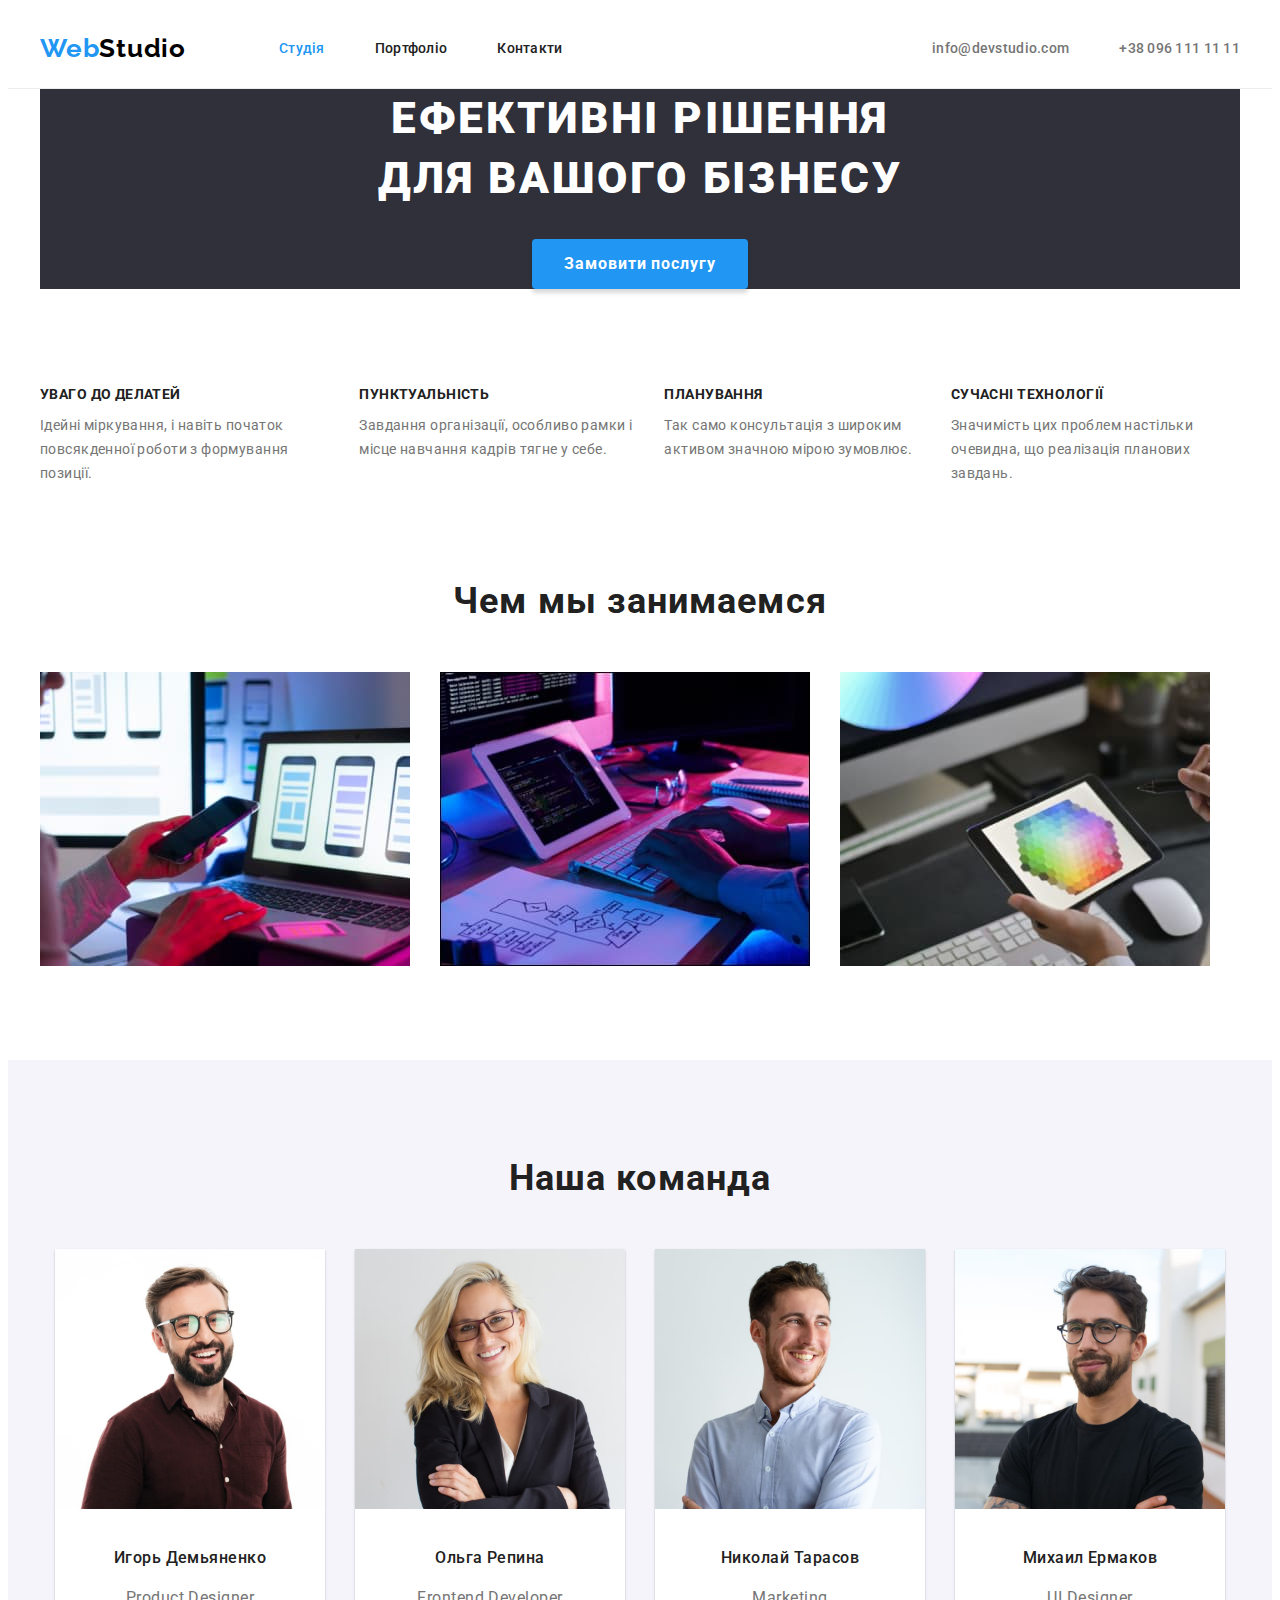
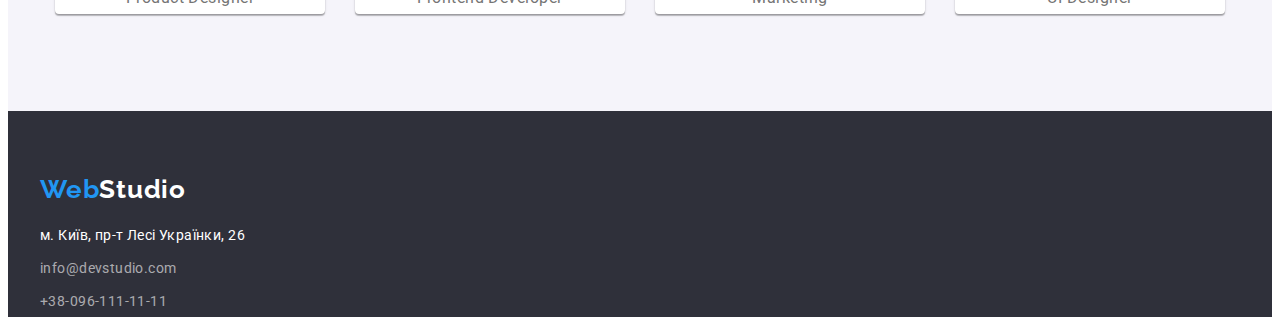
==== commit 6646b6a3: "try to compl third taska" ====
--- a/index.html
+++ b/index.html
@@ -5,135 +5,134 @@
     <meta charset="UTF-8">
     <meta http-equiv="X-UA-Compatible" content="IE=edge">
     <meta name="viewport" content="width=device-width, initial-scale=1.0">
-        <link rel="preconnect" href="https://fonts.googleapis.com">
-        <link rel="preconnect" href="https://fonts.gstatic.com" crossorigin>
-        <link href="https://fonts.googleapis.com/css2?family=Raleway:wght@700&family=Roboto:wght@400;500;700;900&display=swap"rel="stylesheet">
-<link rel="stylesheet" href="https://cdnjs.cloudflare.com/ajax/libs/modern-normalize/1.1.0/modern-normalize.min.css"
-    integrity="sha512-wpPYUAdjBVSE4KJnH1VR1HeZfpl1ub8YT/NKx4PuQ5NmX2tKuGu6U/JRp5y+Y8XG2tV+wKQpNHVUX03MfMFn9Q=="
-    crossorigin="anonymous" referrerpolicy="no-referrer" />
-        <link rel="stylesheet" href="./css/style.css">
+    <link rel="preconnect" href="https://fonts.googleapis.com">
+    <link rel="preconnect" href="https://fonts.gstatic.com" crossorigin>
+    <link
+        href="https://fonts.googleapis.com/css2?family=Raleway:wght@700&family=Roboto:wght@400;500;700;900&display=swap"
+        rel="stylesheet">
+    <link rel="stylesheet" href="https://cdnjs.cloudflare.com/ajax/libs/modern-normalize/1.1.0/modern-normalize.min.css"
+        integrity="sha512-wpPYUAdjBVSE4KJnH1VR1HeZfpl1ub8YT/NKx4PuQ5NmX2tKuGu6U/JRp5y+Y8XG2tV+wKQpNHVUX03MfMFn9Q=="
+        crossorigin="anonymous" referrerpolicy="no-referrer" />
+    <link rel="stylesheet" href="./css/style.css">
     <title>Студия</title>
 </head>
 
 <body>
-    <header>
-        <div class="container">
-        <div class="box-nav">
-            <nav>
-            <a class="main-logo" href="/">
-                <span class="web-blue">Web</span><span class="logo-black">Studio</span>
-            </a>
-            <ul class="head-list">
-                <li><a class="link current" href="">Студия</a></li>
-                <li><a class="link" href="portfolio.html">Портфолио</a></li>
-                <li><a class="link" href="">Контакты</a></li>
+    <header class="line">
+        <div class="container addres-nav">
+            <nav class="main-nav">
+                <a class="main-logo" href="/">
+                    <span class="web-blue">Web</span><span class="logo-black">Studio</span>
+                </a>
+                <ul class="head-list">
+                    <li class="item"><a class="link current" href="index.html">Студія</a></li>
+                    <li class="item"><a class="link" href="portfolio.html">Портфоліо</a></li>
+                    <li class="item"><a class="link" href="">Контакти</a></li>
+                </ul>
+            </nav>
+            <ul class="head-info">
+                <li class="head-item"><a class="info mail" href="mailto:info@devstudio.com">info@devstudio.com</a></li>
+                <li class="head-item"><a class="info tel" href="tel:+380961111111">+38 096 111 11 11</a></li>
             </ul>
-        </nav>
         </div>
-      <div class="addres-nav">  
-        <ul class="head-info">
-            <li><a class="info mail" href="mailto:info@devstudio.com">info@devstudio.com</a></li>
-            <li><a class="info tel" href="tel:+380961111111">+38 096 111 11 11</a></li>
-        </ul>
-        </div>
-</div>
     </header>
     <main>
         <div class="container">
-        <section class="hero">
-            <h1>Эффективные решения <br> для вашего бизнеса</h1>
-            <button class="button" type="button">Заказать услугу</button>
-        </section>
-</div>
-<div class="container">
-        <section >
-            <h2 class="hide">Наши преимущества</h2>
-            <ul>
-                <li>
-                    <h3 class=bBenefits">Внимание к деталям</h3>
-                    <p class="text">Идейные соображения, а также начало повседневной
-                        работы по формированию позиции.
-                    </p>
-                </li>
-                <li>
-                    <h3 class="benefits">Пунктуальность</h3>
-                    <p class="text">
-                        Задача организации, в особенности же
-                        рамки и место обучения кадров влечет за собой.
-                    </p>
-                </li>
-                <li>
-                    <h3 class="benefits">Планирование</h3>
-                    <p class="text">Равным образом консультация с широким
-                        активом в значительной степени обуславливает.
-                    </p>
-                </li>
-                <li>
-                    <h3 class="benefits">Современные технологии</h3>
-                    <p class="text">Значимость этих проблем настолько
-                        очевидна, что реализация плановых заданий.
-                    </p>
-                </li>
-            </ul>
-        </section>
-</div>
-<div class="container">
-        <section class="affair">
-            <h2 class="team-head">
-                Чем мы занимаемся
-            </h2>
-            <div class="corect"></div>
-            <ul>
-                <li><img class="triple-picture" src="./img/box-2-min.jpg" alt="Примеры работ" width="370"></li>
-                <li><img class="triple-picture" src="./img/box-1-min.jpg" alt="Примеры работ" width="370"></li>
-                <li><img class="triple-picture" src="./img/box-3-min.jpg" alt="Примеры работ" width="370"></li>
-            </ul>
-            </div>
-        </section>
-</div>
-<div class="container">
-        <section class="our-team">
-            <h2 class="team-head">Наша команда</h2>
-            <div class="team-corect">
-            <ul>
-                <li>
-                    <img src="./img/first-guy.jpg" alt="Игорь Демьяненко" width="270">
-                    <h3 class="names">Игорь Демьяненко</h3>
-                    <p class="post">Product Designer</p>
-                </li>
-                <li>
-                    <img src="./img/girl.jpg" alt="Ольга Репина" width="270">
-                    <h3 class="names">Ольга Репина</h3>
-                    <p class="post">Frontend Developer</p>
-                </li>
-                <li>
-                    <img src="./img/second-guy.jpg" alt="Николай Тарасов" width="270">
-                    <h3 class="names">Николай Тарасов</h3>
-                    <p class="post">Marketing</p>
-                </li>
-                <li>
-                    <img src="./img/third-guy.jpg" alt="Михаил Ермаков" width="270">
-                    <h3 class="names">Михаил Ермаков</h3>
-                    <p class="post">UI Designer</p>
-                </li>
-            </ul>
-</div>
+            <section class="hero">
+                <h1>Ефективні рішення<br> для вашого бізнесу</h1>
+                <button class="button" type="button">Замовити послугу</button>
+            </section>
+        </div>
+        <div class="container">
+            <section class="solid">
+                <h2 class="hide">Наши преимущества</h2>
+                <ul class="about">
+                    <li class="about-us">
+                        <h3 class="benefits">Уваго до делатей</h3>
+                        <p class="text">Ідейні міркування, і навіть
+                             початок повсякденної роботи з формування позиції.
+                        </p>
+                    </li>
+                    <li class="about-us">
+                        <h3 class="benefits">Пунктуальність</h3>
+                        <p class="text">
+                            Завдання організації, особливо рамки і
+                             місце навчання кадрів тягне у себе.
+                        </p>
+                    </li>
+                    <li class="about-us">
+                        <h3 class="benefits">Планування</h3>
+                        <p class="text">Так само консультація з широким 
+                            активом значною мірою зумовлює.
+                        </p>
+                    </li>
+                    <li class="about-us">
+                        <h3 class="benefits">Сучасні технології</h3>
+                        <p class="text">Значимість цих проблем настільки очевидна,
+                             що реалізація планових завдань.
+                        </p>
+                    </li>
+                </ul>
+            </section>
+        </div>
+        <div class="container">
+            <section class="affair">
+                <h2 class="team-head">
+                    Чем мы занимаемся
+                </h2>
+                <div class="corect"></div>
+                <ul class="picture">
+                    <li class="photo"><img class="triple-picture" src="./img/box-2-min.jpg" alt="Примеры работ" width="370"></li>
+                    <li class="photo"><img class="triple-picture" src="./img/box-1-min.jpg" alt="Примеры работ" width="370"></li>
+                    <li class="photo"><img class="triple-picture" src="./img/box-3-min.jpg" alt="Примеры работ" width="370"></li>
+                </ul>
+        </div>
         </section>
         </div>
+        
+            <section class="our-team">
+                <div class="container guy">
+                <h2 class="team-head">Наша команда</h2>
+                    <ul class="team">
+                        <li class="info">
+                            <img src="./img/first-guy.jpg" alt="Игорь Демьяненко" width="270">
+                            <h3 class="names">Игорь Демьяненко</h3>
+                            <p class="post">Product Designer</p>
+                        </li>
+                        <li class="info">
+                            <img src="./img/girl.jpg" alt="Ольга Репина" width="270">
+                            <h3 class="names">Ольга Репина</h3>
+                            <p class="post">Frontend Developer</p>
+                        </li>
+                        <li class="info">
+                            <img src="./img/second-guy.jpg" alt="Николай Тарасов" width="270">
+                            <h3 class="names">Николай Тарасов</h3>
+                            <p class="post">Marketing</p>
+                        </li>
+                        <li class="info">
+                            <img src="./img/third-guy.jpg" alt="Михаил Ермаков" width="270">
+                            <h3 class="names">Михаил Ермаков</h3>
+                            <p class="post">UI Designer</p>
+                        </li>
+                    </ul>
+                </div>
+            </section>
+        
     </main>
     <footer class="footer">
         <div class="container">
-        <a class="main-logo" href="/">
-           <span class="web-blue">Web</span><span class="logo-white">Studio</span>
-        </a>
-        <address class="foot"> 
-        <p class="street">м. Київ, пр-т Лесі Українки, 26</p>
-        <ul>
-            <li><a class="foot-info" href="mailto:info@devstudio.com">info@devstudio.com</a></li>
-            <li><a class="foot-info" href="tel:+380961111111">+38-096-111-11-11</a></li>
-        </ul>
-        </address>
-</div>
+            <a class="main-logo" href="/">
+                <span class="web-blue">Web</span><span class="logo-white">Studio</span>
+            </a>
+            <address class="foot">
+                <p class="street">м. Київ, пр-т Лесі Українки, 26</p>
+                <ul>
+                    <li class="foot-link"><a class="foot-info" href="mailto:info@devstudio.com">info@devstudio.com</a></li>
+                    <li class="foot-link"><a class="foot-info" href="tel:+380961111111">+38-096-111-11-11</a></li>
+                </ul>
+            </address>
+        </div>
     </footer>
 </body>
-</html> +
+</html>--- a/css/style.css
+++ b/css/style.css
@@ -24,13 +24,30 @@
 p{
     margin: 0;
 }
+.line{
+    border-bottom: 1px solid #ECECEC;
+}
+
 .container{
     width: 1200px;
     padding: 0px 15px;
     margin: 0 auto;
 }
 
-
+.addres-nav {
+    display: flex;
+    align-items: center;
+}
+
+.main-nav{
+    display: flex;
+    align-items: center;
+}
+
+.head-list{
+    display: flex;
+    margin-left: 93px;
+}
 
 
 .main-logo{
@@ -47,8 +64,13 @@
 .logo-black{
     color: var(--logo-color-black) ;
 }
+
+
+
 .head-list .link{
-    padding: 0;
+    display: block;
+
+    padding: 30px 0;
     margin: 0;
     text-decoration: none;
     color: var(--main-color-black);
@@ -64,7 +86,25 @@
 .head-list .link:focus{
     color: var(--main-color-blue);
 }
-.head-info .mail,.head-info .tel{
+
+.head-list .item + .item{
+    margin-left: 50px;
+}
+
+
+.head-info .head-item:not(:first-child)
+{
+    margin-left: 50px;
+}
+
+.head-info {
+    display: flex;
+    margin-left: auto;
+}
+
+
+.head-info .mail,
+.head-info .tel{
 font-family: 'Roboto';
 font-weight: 500;
 font-size: 14px;
@@ -83,6 +123,7 @@
     /* изза сслыки не наследует цвет из "body" */
     color: var(--main-color-text);
     text-decoration: none;
+    background-color: var(--main-color-white);
 }
 .hero{
     background-color:var(--hero-color) ;
@@ -99,16 +140,18 @@
     text-transform: uppercase;
 }
 .hero .button{
-    
+    border-color: transparent;
     display: block;
     padding: 0;
     margin-right: auto;
     margin-left: auto;
     margin-top: 30px;;
+
     color: var(--main-color-white);
    background-color : var(--main-color-blue);
    
-   border-radius: 4px ;
+box-shadow: 0px 4px 4px rgba(0, 0, 0, 0.15);
+    border-radius: 4px;
    height: 50px;
    width: 216px;
    font-family: inherit;
@@ -131,6 +174,17 @@
     display: none;
 }
 
+.about{
+    display: flex;
+}
+
+.about .about-us + .about-us{
+    margin-left: 30px;
+}
+
+.solid{
+    margin-top: 95px;
+}
 .benefits{
     color: var(--main-color-black);
     font-weight: 700;
@@ -153,19 +207,29 @@
 .corect{
     margin-top: 50px;
 }
+
+.picture{
+    display: flex;
+}
+.picture .photo + .photo{
+    margin-left: 30px;;
+}
+
 .triple-picture{
-
     display: block;
 }
 
 .our-team{
     margin-top: 94px;;
     background-color: var(--button-color-port);
+    border: 3px solid transparent;
+}
+
+.our-team .team-head{
+    margin-top: 94px;
 }
 
 .team-head {
-    padding-top: 94px;
-
     color: var(--main-color-black);
     font-weight: 700;
     font-size: 36px;
@@ -174,20 +238,45 @@
     letter-spacing: 0.03em;
 }
 
+.container.guy{
+   
+    margin-bottom: 94px;
+}
+.team{
+    display: flex;
+    margin-top: 50px;
+   justify-content: center;
+
+}
+.team .info + .info{
+    margin-left: 30px;
+}
+
 .our-team .names{
     color: var(--main-color-black);
     font-weight: 500;
     font-size: 16px;
     line-height: 1.9;
+    text-align: center;
     /* identical to box height */
     letter-spacing: 0.03em
 }
 .our-team .post{
     font-size: 16px;
     line-height: 1.9;
+    text-align: center;
     /* identical to box height */
     letter-spacing: 0.03em;
 }
+
+ .our-team .info{
+box-shadow: 0px 1px 3px rgba(0, 0, 0, 0.12),
+            0px 1px 1px rgba(0, 0, 0, 0.14),
+            0px 2px 1px rgba(0, 0, 0, 0.2);
+    
+border-radius: 0px 0px 4px 4px;
+} 
+
 .names{
     padding-top: 30px;
 }
@@ -195,9 +284,20 @@
     padding-top: 10px;;
 }
 
-
+.container.midle{
+    margin-top: 94px;;
+}
+
+.button-port{
+    display: flex;
+    justify-content: center;
+}
+.button-port .btn:not(:first-child){
+    margin-left: 8px;;
+}
 
 .button-port button{
+
     background-color: var(--button-color-port);
     border-radius: 4px;
     border: 0;
@@ -213,6 +313,11 @@
 .button-port button:focus {
     background-color: var(--main-color-blue);
     color: var(--main-color-white);
+box-shadow: 0px 3px 1px 
+rgba(0, 0, 0, 0.1),0px 1px 2px rgba(0, 0, 0, 0.08), 0px 2px 2px
+  rgba(0, 0, 0, 0.12);
+    border-radius: 4px;
+
     cursor: pointer;
 }
 .first{
@@ -230,10 +335,39 @@
 .fifth{
     width: 130px;
 }
+
+.pick{
+    display: flex;
+    flex-wrap: wrap;
+    margin-top: 50px;
+
+}
+
+
+
+.pick .between-photo {
+    width: calc((100% - 60px) / 3);
+    margin-right: 30px;
+    margin-bottom: 30px;
+    border: 1px solid #eeeeee;
+}
+
+.pick .between-photo:nth-child(3n) {
+    margin-right: 0px;
+
+}
+
+.pick .between-photo:nth-last-child(-n+3) {
+    margin-bottom: 0px;
+
+}
+
 .pick a{
     text-decoration: none;
 }
 .pick .photo-name{
+    margin-top: 20px;;
+
     color: var(--main-color-black);
     font-weight: 700;
     font-size: 18px;
@@ -241,21 +375,32 @@
     letter-spacing: 0.06em;
 }
 .pick .text-name{
-    /* оставил  "color:" потомучто изза ссылки оно не наследует цвет, 
-    если вынетси тег "р" за граници тега "а" всё работает*/
+    margin-top: 4px;
+
     color: var(--main-color-text);
     
     font-size: 16px;
     line-height: 1.9;
     letter-spacing: 0.03em;
 }
+
+
+.footer-port{
+    margin-top: 94px;
+}
+
 .footer{
     background-color: var(--hero-color);
+    border: 3px solid transparent;
+    
+}
+.footering{
+margin-bottom: 60px;
 }
 
 .footer .main-logo{
     display: inline-block;
-    padding-top: 60px;
+    margin-top: 60px;
 }
 .logo-white{
     color: var(--main-color-white);
@@ -265,17 +410,20 @@
 }
 .foot{
     font-style: normal;
-    padding-bottom: 60px;
 }
 .street{
-    padding-top: 20px;
+    margin-top: 20px;
     color: var(--main-color-white);
     font-size: 14px;
     line-height: 1.71;
     letter-spacing: 0.03em;
 }
+
+.foot-link{
+    margin-top: 9px;
+}
+
 .foot-info{
-    padding-top: 9px;
     text-decoration: none;
     color: rgba(255, 255, 255, 0.6);
     font-size: 14px;
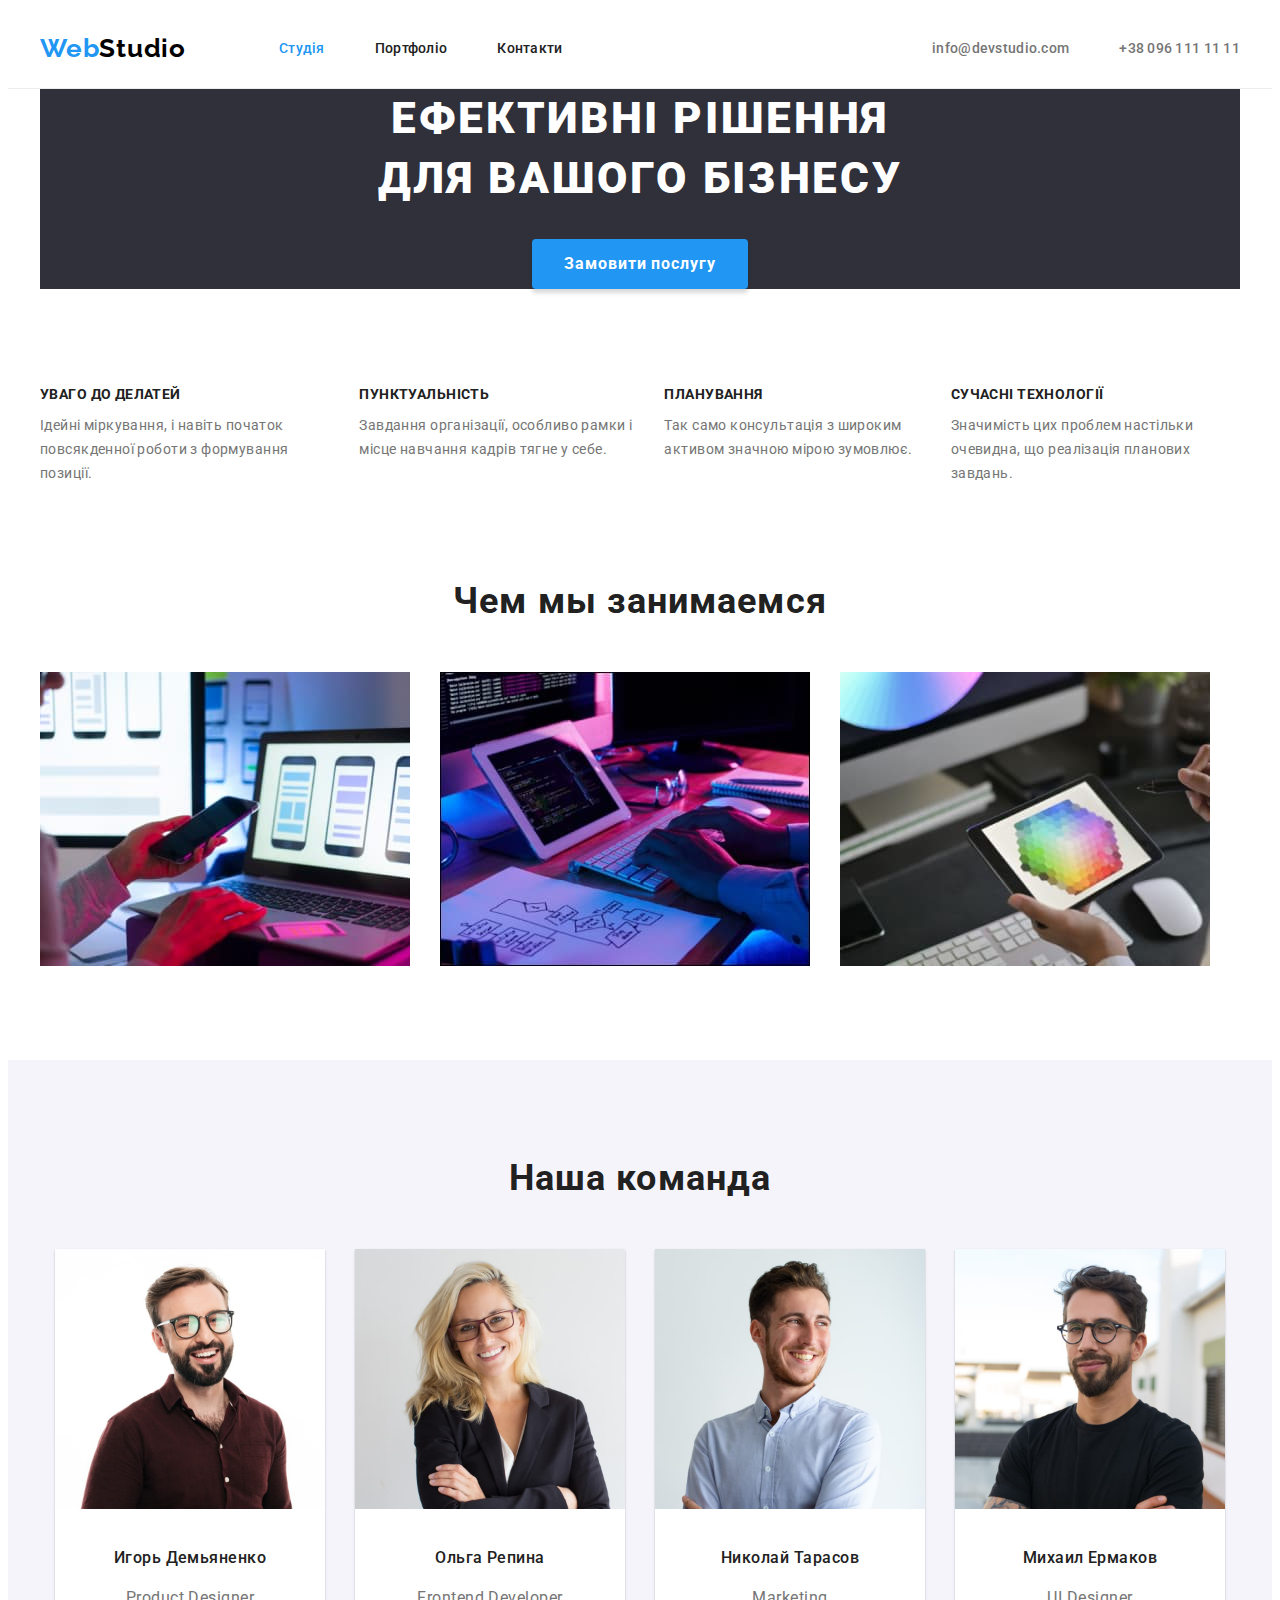
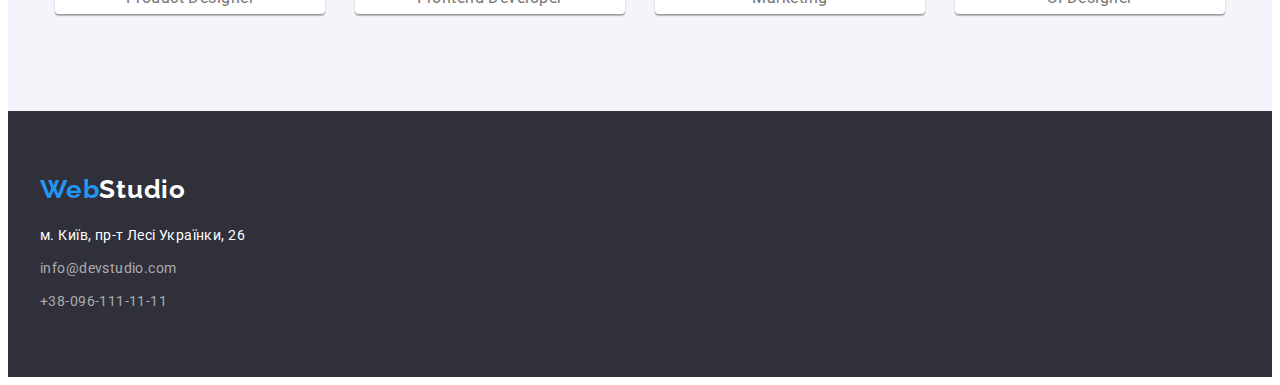
==== commit 6822e2fc: "try to compl third taska" ====
--- a/index.html
+++ b/index.html
@@ -120,7 +120,7 @@
         
     </main>
     <footer class="footer">
-        <div class="container">
+        <div class="container footering">
             <a class="main-logo" href="/">
                 <span class="web-blue">Web</span><span class="logo-white">Studio</span>
             </a>
--- a/css/style.css
+++ b/css/style.css
@@ -105,11 +105,11 @@
 
 .head-info .mail,
 .head-info .tel{
-font-family: 'Roboto';
-font-weight: 500;
-font-size: 14px;
-line-height: 1.43;
-letter-spacing: 0.02em;
+    font-family: 'Roboto';
+    font-weight: 500;
+    font-size: 14px;
+    line-height: 1.43;
+    letter-spacing: 0.02em;
 }
 
 
@@ -148,26 +148,26 @@
     margin-top: 30px;;
 
     color: var(--main-color-white);
-   background-color : var(--main-color-blue);
+     background-color : var(--main-color-blue);
    
-box-shadow: 0px 4px 4px rgba(0, 0, 0, 0.15);
+    box-shadow: 0px 4px 4px rgba(0, 0, 0, 0.15);
     border-radius: 4px;
-   height: 50px;
-   width: 216px;
-   font-family: inherit;
-   font-weight: 700;
+    height: 50px;
+    width: 216px;
+    font-family: inherit;
+    font-weight: 700;
     font-size: 16px;
     line-height: 1.88;
-/* identical to box height, or 188% */
-text-align: center;    
-letter-spacing: 0.06em;
+    /* identical to box height, or 188% */
+    text-align: center;    
+    letter-spacing: 0.06em;
 }
 .button:focus{
     color: var(--main-color-white);
     background-color : var(--main-color-text);
 }
 .button:hover{
-   cursor: pointer;
+    cursor: pointer;
 }
 
 .hide{
@@ -313,9 +313,10 @@
 .button-port button:focus {
     background-color: var(--main-color-blue);
     color: var(--main-color-white);
-box-shadow: 0px 3px 1px 
-rgba(0, 0, 0, 0.1),0px 1px 2px rgba(0, 0, 0, 0.08), 0px 2px 2px
-  rgba(0, 0, 0, 0.12);
+    box-shadow: 0px 3px 1px 
+    rgba(0, 0, 0, 0.1),0px 1px 2px 
+    rgba(0, 0, 0, 0.08), 0px 2px 2px
+    rgba(0, 0, 0, 0.12);
     border-radius: 4px;
 
     cursor: pointer;
@@ -327,7 +328,7 @@
     width: 125px;
 }
 .thirh{
-        width: 112px;
+    width: 112px;
 }
 .fourth{
     width: 103px;
@@ -366,7 +367,7 @@
     text-decoration: none;
 }
 .pick .photo-name{
-    margin-top: 20px;;
+    padding-top: 20px;;
 
     color: var(--main-color-black);
     font-weight: 700;
@@ -375,7 +376,7 @@
     letter-spacing: 0.06em;
 }
 .pick .text-name{
-    margin-top: 4px;
+    padding-top: 4px;
 
     color: var(--main-color-text);
     
@@ -412,7 +413,7 @@
     font-style: normal;
 }
 .street{
-    margin-top: 20px;
+    padding-top: 20px;
     color: var(--main-color-white);
     font-size: 14px;
     line-height: 1.71;
@@ -420,7 +421,7 @@
 }
 
 .foot-link{
-    margin-top: 9px;
+    padding-top: 9px;
 }
 
 .foot-info{
